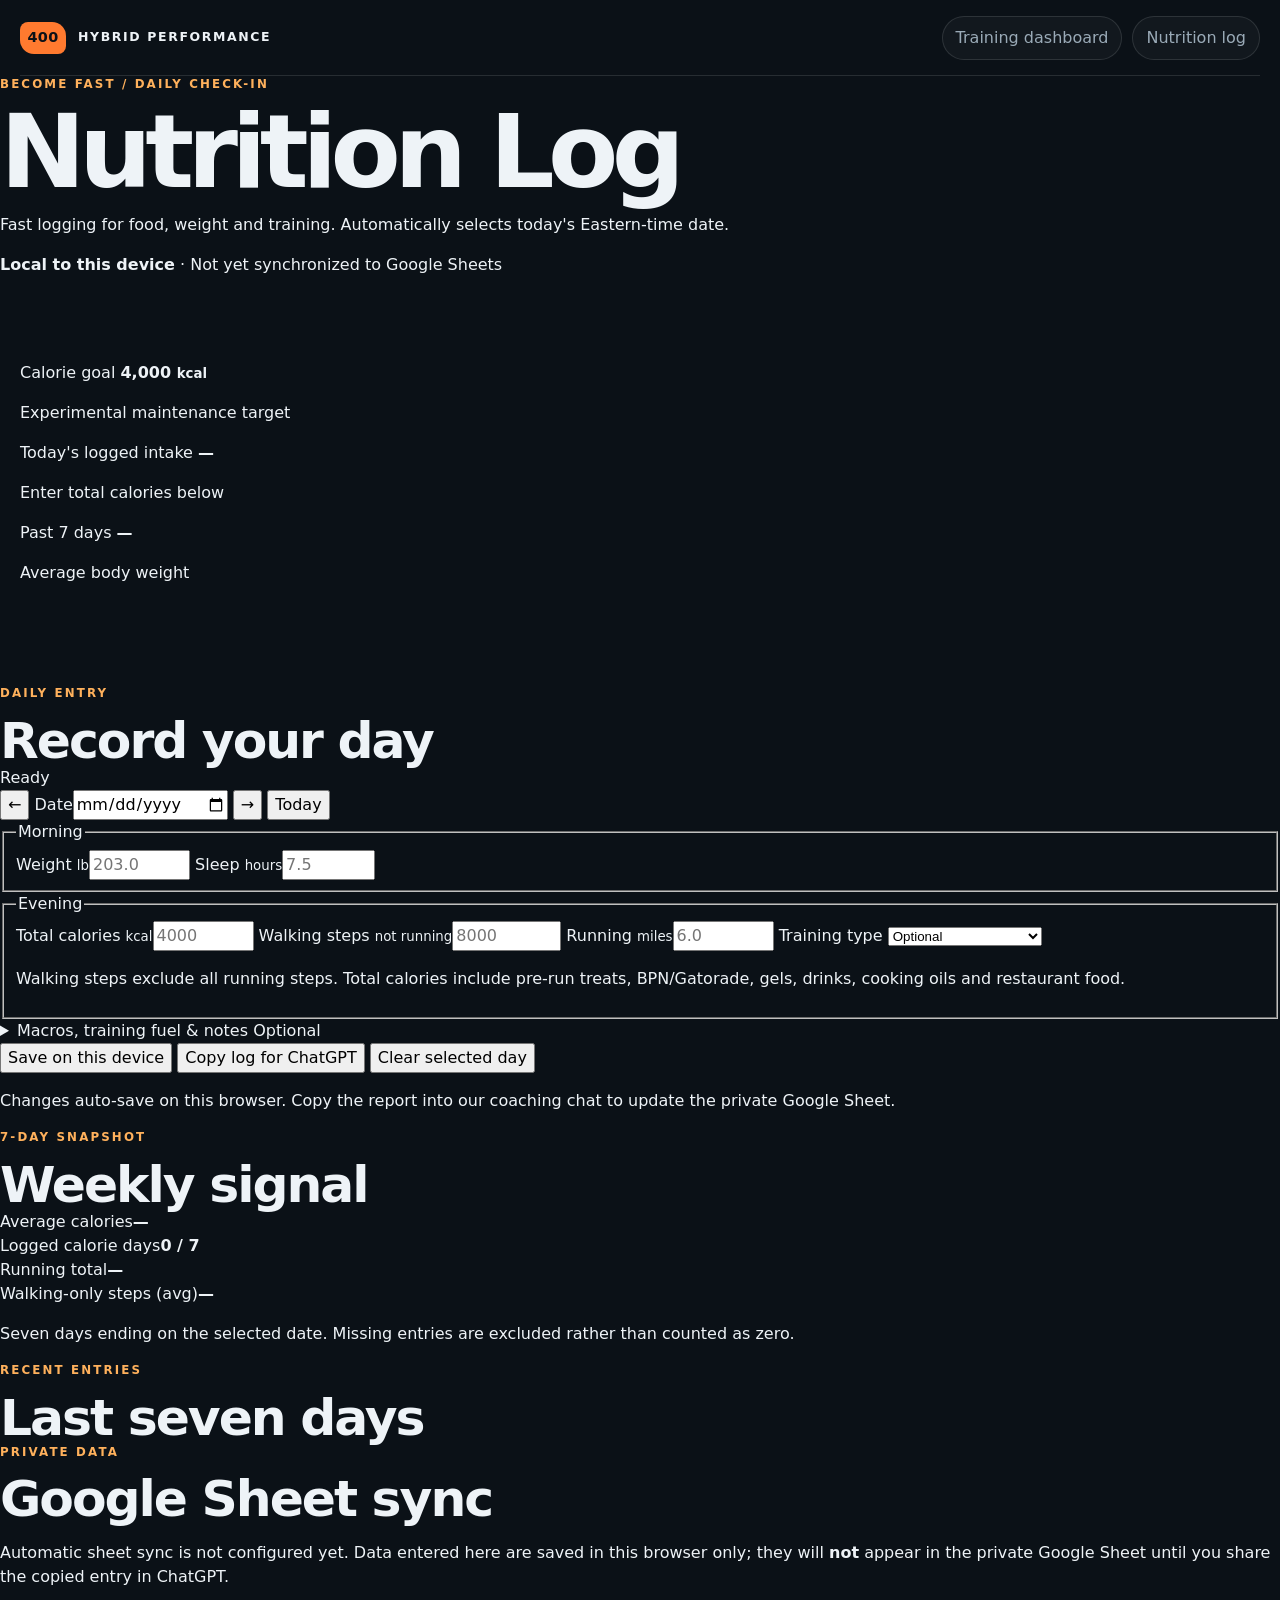
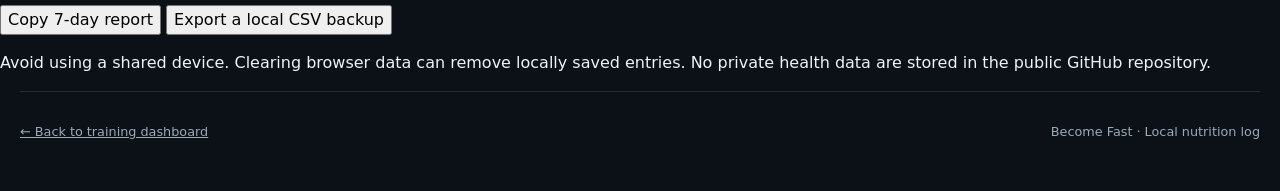
==== nutrition.html @ 4d5ac2eb "Add mobile-first local nutrition logging: nutrition.html" ====
<!doctype html>
<html lang="en">
<head>
  <meta charset="utf-8">
  <meta name="viewport" content="width=device-width, initial-scale=1, viewport-fit=cover">
  <meta name="theme-color" content="#101820">
  <meta name="description" content="Mobile nutrition and training logger for the Become Fast project. Entries stay private on this device until shared.">
  <title>Nutrition Log | Hybrid Performance</title>
  <link rel="stylesheet" href="styles.css">
  <link rel="stylesheet" href="nutrition.css">
</head>
<body>
  <a class="skip-link" href="#nutritionForm">Skip to daily log</a>
  <header class="nutrition-hero">
    <nav class="topbar" aria-label="Primary">
      <a class="brand" href="index.html"><span class="brand-mark">400</span><span>HYBRID PERFORMANCE</span></a>
      <div class="top-actions">
        <a class="ghost-button" href="index.html">Training dashboard</a>
        <a class="ghost-button active-link" href="nutrition.html" aria-current="page">Nutrition log</a>
      </div>
    </nav>
    <div class="nutrition-hero-inner">
      <p class="eyebrow">BECOME FAST / DAILY CHECK-IN</p>
      <h1>Nutrition Log</h1>
      <p>Fast logging for food, weight and training. Automatically selects today's Eastern-time date.</p>
      <div class="nutrition-status"><span class="privacy-dot" aria-hidden="true"></span><strong>Local to this device</strong><span> · Not yet synchronized to Google Sheets</span></div>
    </div>
  </header>

  <main class="nutrition-main">
    <section class="nutrition-intro" aria-label="Daily progress">
      <article class="nutrition-stat">
        <span>Calorie goal</span>
        <strong>4,000 <small>kcal</small></strong>
        <p>Experimental maintenance target</p>
      </article>
      <article class="nutrition-stat">
        <span>Today's logged intake</span>
        <strong id="calorieStat">—</strong>
        <p id="calorieDetail">Enter total calories below</p>
      </article>
      <article class="nutrition-stat">
        <span>Past 7 days</span>
        <strong id="weightStat">—</strong>
        <p id="weightDetail">Average body weight</p>
      </article>
    </section>

    <div class="nutrition-layout">
      <section class="nutrition-panel" aria-labelledby="logHeading">
        <div class="panel-head">
          <div><p class="eyebrow">DAILY ENTRY</p><h2 id="logHeading">Record your day</h2></div>
          <span id="saveState" class="save-state" aria-live="polite">Ready</span>
        </div>
        <form id="nutritionForm" autocomplete="on">
          <div class="nutrition-date-controls">
            <button type="button" class="secondary-control" id="previousDay" aria-label="Previous date">←</button>
            <label class="nutrition-field date-field"><span>Date</span><input type="date" id="entryDate" aria-label="Log date" required></label>
            <button type="button" class="secondary-control" id="nextDay" aria-label="Next date">→</button>
            <button type="button" class="secondary-control today-control" id="jumpToday">Today</button>
          </div>

          <fieldset>
            <legend>Morning</legend>
            <div class="nutrition-fields two">
              <label class="nutrition-field"><span>Weight <small>lb</small></span><input name="weight" type="number" min="80" max="450" step="0.1" inputmode="decimal" placeholder="203.0"></label>
              <label class="nutrition-field"><span>Sleep <small>hours</small></span><input name="sleep" type="number" min="0" max="24" step="0.1" inputmode="decimal" placeholder="7.5"></label>
            </div>
          </fieldset>

          <fieldset>
            <legend>Evening</legend>
            <div class="nutrition-fields two">
              <label class="nutrition-field"><span>Total calories <small>kcal</small></span><input name="calories" type="number" min="0" max="12000" step="1" inputmode="numeric" placeholder="4000"></label>
              <label class="nutrition-field"><span>Walking steps <small>not running</small></span><input name="steps" type="number" min="0" max="100000" step="1" inputmode="numeric" placeholder="8000"></label>
              <label class="nutrition-field"><span>Running <small>miles</small></span><input name="miles" type="number" min="0" max="100" step="0.1" inputmode="decimal" placeholder="6.0"></label>
              <label class="nutrition-field"><span>Training type</span>
                <select name="training"><option value="">Optional</option><option>Easy run</option><option>Long run</option><option>Threshold + strength</option><option>Sprint / speed</option><option>Run + upper body</option><option>Bike / row / cross-train</option><option>Recovery</option><option>Rest</option><option>Other</option></select>
              </label>
            </div>
            <p class="help">Walking steps exclude all running steps. Total calories include pre-run treats, BPN/Gatorade, gels, drinks, cooking oils and restaurant food.</p>
          </fieldset>

          <details class="nutrition-optional">
            <summary>Macros, training fuel &amp; notes <span>Optional</span></summary>
            <div class="nutrition-fields two optional-fields">
              <label class="nutrition-field"><span>Protein <small>g</small></span><input name="protein" type="number" min="0" max="500" step="1" inputmode="numeric"></label>
              <label class="nutrition-field"><span>Carbs <small>g</small></span><input name="carbs" type="number" min="0" max="1200" step="1" inputmode="numeric"></label>
              <label class="nutrition-field"><span>Fat <small>g</small></span><input name="fat" type="number" min="0" max="500" step="1" inputmode="numeric"></label>
              <label class="nutrition-field"><span>Fiber <small>g</small></span><input name="fiber" type="number" min="0" max="120" step="1" inputmode="numeric"></label>
              <label class="nutrition-field"><span>Intra-workout carbs <small>g</small></span><input name="intra" type="number" min="0" max="400" step="1" inputmode="numeric"></label>
              <label class="nutrition-field"><span>Lifting <small>min</small></span><input name="lift" type="number" min="0" max="480" step="1" inputmode="numeric"></label>
              <label class="nutrition-field"><span>Bike/row <small>min</small></span><input name="bike" type="number" min="0" max="480" step="1" inputmode="numeric"></label>
              <label class="nutrition-field"><span>Readiness <small>1–5</small></span><input name="readiness" type="number" min="1" max="5" step="1" inputmode="numeric"></label>
              <label class="nutrition-field"><span>Restaurant meal</span><select name="restaurant"><option value="">Not recorded</option><option value="Yes">Yes</option><option value="No">No</option></select></label>
              <label class="nutrition-field wide"><span>Notes / changes</span><textarea name="notes" rows="3" placeholder="Fueling changes, hunger, recovery, restaurant estimate…"></textarea></label>
            </div>
          </details>

          <div class="nutrition-actions">
            <button type="button" class="nutrition-primary" id="saveEntry">Save on this device</button>
            <button type="button" class="nutrition-copy" id="copyEntry">Copy log for ChatGPT</button>
            <button type="button" class="nutrition-clear" id="clearEntry">Clear selected day</button>
          </div>
          <p class="help bottom-help" id="copyStatus" aria-live="polite">Changes auto-save on this browser. Copy the report into our coaching chat to update the private Google Sheet.</p>
        </form>
      </section>

      <aside class="nutrition-side">
        <section class="nutrition-panel small-panel">
          <p class="eyebrow">7-DAY SNAPSHOT</p>
          <h2>Weekly signal</h2>
          <div class="snapshot-row"><span>Average calories</span><strong id="avgCalories">—</strong></div>
          <div class="snapshot-row"><span>Logged calorie days</span><strong id="calorieDays">0 / 7</strong></div>
          <div class="snapshot-row"><span>Running total</span><strong id="totalMiles">—</strong></div>
          <div class="snapshot-row"><span>Walking-only steps (avg)</span><strong id="avgSteps">—</strong></div>
          <p class="help">Seven days ending on the selected date. Missing entries are excluded rather than counted as zero.</p>
        </section>
        <section class="nutrition-panel small-panel">
          <p class="eyebrow">RECENT ENTRIES</p>
          <h2>Last seven days</h2>
          <div id="recentDays" class="recent-days"></div>
        </section>
        <section class="nutrition-panel small-panel sync-panel">
          <p class="eyebrow">PRIVATE DATA</p>
          <h2>Google Sheet sync</h2>
          <p>Automatic sheet sync is not configured yet. Data entered here are saved in this browser only; they will <strong>not</strong> appear in the private Google Sheet until you share the copied entry in ChatGPT.</p>
          <button type="button" id="copyAll" class="nutrition-copy wide-button">Copy 7-day report</button>
          <button type="button" id="exportCsv" class="secondary-control wide-button">Export a local CSV backup</button>
          <p class="help">Avoid using a shared device. Clearing browser data can remove locally saved entries. No private health data are stored in the public GitHub repository.</p>
        </section>
      </aside>
    </div>
  </main>
  <footer class="nutrition-footer"><a href="index.html">← Back to training dashboard</a><span>Become Fast · Local nutrition log</span></footer>
  <script src="nutrition.js" defer></script>
</body>
</html>
---- styles.css ----
:root {
  --ink: #eef3f7;
  --muted: #9aaab7;
  --surface: #101820;
  --surface-2: #17232d;
  --surface-3: #21303b;
  --line: rgba(238, 243, 247, 0.12);
  --accent: #ff7a2f;
  --accent-2: #ffb15c;
  --green: #8be8b0;
  --danger: #ff8e8e;
  --shadow: 0 22px 60px rgba(0, 0, 0, 0.28);
  --radius: 18px;
  --max: 1240px;
}

* { box-sizing: border-box; }
html { scroll-behavior: smooth; }
body {
  margin: 0;
  color: var(--ink);
  background: #0b1117;
  font-family: Inter, ui-sans-serif, system-ui, -apple-system, BlinkMacSystemFont, "Segoe UI", sans-serif;
  line-height: 1.5;
}
button, input { font: inherit; }
button, a { -webkit-tap-highlight-color: transparent; }
a { color: inherit; }

.skip-link {
  position: fixed;
  top: 12px;
  left: 12px;
  z-index: 100;
  transform: translateY(-160%);
  padding: 10px 14px;
  border-radius: 10px;
  background: var(--ink);
  color: #0b1117;
}
.skip-link:focus { transform: translateY(0); }

.hero {
  position: relative;
  overflow: hidden;
  border-bottom: 1px solid var(--line);
  background:
    radial-gradient(circle at 84% 15%, rgba(255, 122, 47, 0.18), transparent 34%),
    linear-gradient(150deg, #111c25 0%, #0b1117 62%);
}
.hero::after {
  content: "";
  position: absolute;
  inset: auto -8% -200px 42%;
  height: 360px;
  border: 34px solid rgba(255, 122, 47, 0.08);
  border-radius: 50%;
  transform: rotate(-10deg);
  pointer-events: none;
}
.topbar,
.hero-grid,
main > section,
footer {
  width: min(calc(100% - 36px), var(--max));
  margin-inline: auto;
}
.topbar {
  min-height: 76px;
  display: flex;
  align-items: center;
  justify-content: space-between;
  border-bottom: 1px solid var(--line);
}
.brand {
  display: inline-flex;
  gap: 12px;
  align-items: center;
  text-decoration: none;
  font-size: 0.78rem;
  font-weight: 800;
  letter-spacing: 0.13em;
}
.brand-mark {
  display: grid;
  place-items: center;
  width: 46px;
  height: 32px;
  border-radius: 8px 14px 8px 14px;
  color: #0b1117;
  background: var(--accent);
  font-size: 0.9rem;
  letter-spacing: 0.02em;
}
.top-actions { display: flex; gap: 10px; }
.ghost-button,
.text-button {
  border: 0;
  cursor: pointer;
  text-decoration: none;
}
.ghost-button {
  padding: 9px 13px;
  border: 1px solid var(--line);
  border-radius: 999px;
  color: var(--muted);
  background: rgba(255,255,255,0.03);
}
.ghost-button:hover,
.ghost-button:focus-visible { color: var(--ink); border-color: rgba(255,255,255,0.3); }

.hero-grid {
  position: relative;
  z-index: 1;
  display: grid;
  grid-template-columns: minmax(0, 1.35fr) minmax(300px, 0.65fr);
  gap: clamp(32px, 6vw, 90px);
  align-items: center;
  padding: 72px 0 82px;
}
.eyebrow {
  margin: 0 0 12px;
  color: var(--accent-2);
  font-size: 0.74rem;
  font-weight: 850;
  letter-spacing: 0.18em;
}
h1, h2, h3, p { text-wrap: pretty; }
h1 {
  max-width: 780px;
  margin: 0;
  font-size: clamp(3.1rem, 8vw, 7.2rem);
  line-height: 0.89;
  letter-spacing: -0.065em;
}
h2 {
  margin: 0;
  font-size: clamp(1.9rem, 4vw, 3.15rem);
  line-height: 1.02;
  letter-spacing: -0.04em;
}
h3 { margin: 0; line-height: 1.16; }
.hero-copy {
  max-width: 760px;
  margin: 28px 0 0;
  color: #bdc8d1;
  font-size: clamp(1.05rem, 2vw, 1.25rem);
}
.hero-tags {
  display: flex;
  flex-wrap: wrap;
  gap: 8px;
  margin-top: 30px;
}
.hero-tags span,
.card-tag,
.intensity-tag {
  display: inline-flex;
  align-items: center;
  min-height: 28px;
  padding: 4px 10px;
  border-radius: 999px;
  font-size: 0.72rem;
  font-weight: 750;
  letter-spacing: 0.03em;
}
.hero-tags span {
  color: var(--muted);
  border: 1px solid var(--line);
  background: rgba(255,255,255,0.035);
}
.session-card {
  padding: 26px;
  border: 1px solid var(--line);
  border-radius: var(--radius);
  background: rgba(23, 35, 45, 0.86);
  box-shadow: var(--shadow);
  backdrop-filter: blur(10px);
}
.session-kicker { color: var(--green); font-size: 0.78rem; font-weight: 800; text-transform: uppercase; letter-spacing: 0.14em; }
.session-card h2 { margin-top: 8px; font-size: 2rem; }
.session-card > p { margin: 8px 0 22px; color: var(--muted); }
.session-card dl { margin: 0 0 24px; }
.session-card dl div {
  display: flex;
  justify-content: space-between;
  gap: 20px;
  padding: 9px 0;
  border-bottom: 1px solid var(--line);
}
.session-card dt { color: var(--muted); }
.session-card dd { margin: 0; font-weight: 700; text-align: right; }
.primary-button {
  display: inline-flex;
  justify-content: center;
  width: 100%;
  padding: 12px 16px;
  border-radius: 12px;
  background: var(--accent);
  color: #111820;
  font-weight: 850;
  text-decoration: none;
}
.primary-button:hover,
.primary-button:focus-visible { background: var(--accent-2); }

main > section { padding: 84px 0; }
.section-heading {
  display: flex;
  justify-content: space-between;
  align-items: end;
  gap: 30px;
  margin-bottom: 28px;
}
.progress-label, .muted { color: var(--muted); }
.progress-track {
  height: 8px;
  overflow: hidden;
  margin-bottom: 28px;
  border-radius: 999px;
  background: var(--surface-2);
}
.progress-track div {
  width: 0;
  height: 100%;
  border-radius: inherit;
  background: linear-gradient(90deg, var(--accent), var(--accent-2));
  transition: width 180ms ease;
}
.timeline {
  display: grid;
  grid-template-columns: repeat(3, minmax(0, 1fr));
  gap: 14px;
}
.timeline-group {
  overflow: hidden;
  border: 1px solid var(--line);
  border-radius: 16px;
  background: var(--surface);
}
.timeline-group h3 {
  display: flex;
  align-items: center;
  justify-content: space-between;
  min-height: 58px;
  padding: 14px 16px;
  border-bottom: 1px solid var(--line);
  font-size: 1rem;
}
.timeline-group h3 span { color: var(--muted); font-size: 0.72rem; font-weight: 600; }
.check-item {
  position: relative;
  display: grid;
  grid-template-columns: 24px 1fr;
  gap: 10px;
  padding: 13px 16px;
  border-bottom: 1px solid rgba(255,255,255,0.06);
  cursor: pointer;
}
.check-item:last-child { border-bottom: 0; }
.check-item:hover { background: rgba(255,255,255,0.035); }
.check-item input {
  width: 18px;
  height: 18px;
  margin: 2px 0 0;
  accent-color: var(--accent);
}
.check-item strong { display: block; font-size: 0.91rem; }
.check-item small { display: block; margin-top: 2px; color: var(--muted); }
.check-item:has(input:checked) strong,
.check-item:has(input:checked) small { opacity: 0.5; text-decoration: line-through; }

.library-section { border-top: 1px solid var(--line); }
.library-heading-row { align-items: end; }
.library-heading-row .muted { max-width: 420px; margin: 0; text-align: right; }
.toolbox {
  position: sticky;
  top: 10px;
  z-index: 15;
  padding: 14px;
  border: 1px solid var(--line);
  border-radius: 18px;
  background: rgba(11, 17, 23, 0.88);
  box-shadow: 0 12px 32px rgba(0,0,0,0.22);
  backdrop-filter: blur(12px);
}
.search-wrap {
  display: flex;
  align-items: center;
  gap: 10px;
  min-height: 48px;
  padding: 0 14px;
  border: 1px solid var(--line);
  border-radius: 12px;
  background: var(--surface);
}
.search-wrap svg {
  width: 20px;
  fill: none;
  stroke: var(--muted);
  stroke-width: 2;
  stroke-linecap: round;
}
.search-wrap input {
  width: 100%;
  border: 0;
  outline: 0;
  color: var(--ink);
  background: transparent;
}
.search-wrap input::placeholder { color: #6f7e89; }
.filter-row {
  display: flex;
  gap: 8px;
  overflow-x: auto;
  padding-top: 12px;
  scrollbar-width: thin;
}
.filter-button {
  flex: 0 0 auto;
  padding: 8px 12px;
  border: 1px solid var(--line);
  border-radius: 999px;
  color: var(--muted);
  background: transparent;
  cursor: pointer;
}
.filter-button[aria-pressed="true"] {
  color: #101820;
  border-color: var(--accent);
  background: var(--accent);
  font-weight: 800;
}
.results-row {
  display: flex;
  justify-content: space-between;
  align-items: center;
  gap: 20px;
  min-height: 56px;
}
.results-row p { color: var(--muted); }
.text-button { padding: 0; color: var(--accent-2); background: transparent; }
.text-button:hover,
.text-button:focus-visible { text-decoration: underline; }
.exercise-grid {
  display: grid;
  grid-template-columns: repeat(3, minmax(0, 1fr));
  gap: 14px;
}
.exercise-card {
  position: relative;
  display: flex;
  flex-direction: column;
  min-height: 290px;
  padding: 20px;
  border: 1px solid var(--line);
  border-radius: 16px;
  background: linear-gradient(155deg, var(--surface-2), var(--surface));
  cursor: pointer;
  transition: transform 150ms ease, border-color 150ms ease, background 150ms ease;
}
.exercise-card:hover,
.exercise-card:focus-visible {
  outline: 0;
  transform: translateY(-3px);
  border-color: rgba(255, 177, 92, 0.5);
  background: linear-gradient(155deg, #1c2b36, #111b23);
}
.card-top {
  display: flex;
  justify-content: space-between;
  align-items: flex-start;
  gap: 10px;
}
.card-tags { display: flex; flex-wrap: wrap; gap: 6px; }
.card-tag { color: var(--accent-2); background: rgba(255,122,47,0.10); }
.intensity-tag { color: var(--green); background: rgba(139,232,176,0.09); }
.favorite-button {
  width: 34px;
  height: 34px;
  flex: 0 0 auto;
  border: 1px solid var(--line);
  border-radius: 50%;
  color: var(--muted);
  background: rgba(255,255,255,0.025);
  cursor: pointer;
  font-size: 1.2rem;
}
.favorite-button[aria-pressed="true"] { color: var(--accent-2); border-color: rgba(255,177,92,0.5); }
.exercise-card h3 { margin-top: 18px; font-size: 1.35rem; letter-spacing: -0.02em; }
.card-purpose { margin: 10px 0 16px; color: var(--muted); font-size: 0.92rem; }
.card-dose {
  margin-top: auto;
  padding-top: 16px;
  border-top: 1px solid var(--line);
  color: #d4dde4;
  font-size: 0.84rem;
}
.card-dose strong { color: var(--ink); }
.card-open { margin-top: 12px; color: var(--accent-2); font-size: 0.82rem; font-weight: 800; }
.empty-state { padding: 70px 20px; text-align: center; border: 1px dashed var(--line); border-radius: 16px; }
.empty-state p { color: var(--muted); }

.safety-section {
  display: grid;
  grid-template-columns: minmax(220px, 0.65fr) minmax(0, 1.35fr);
  gap: 60px;
  border-top: 1px solid var(--line);
}
.safety-grid { display: grid; gap: 10px; }
.safety-grid article {
  display: grid;
  grid-template-columns: 54px 180px 1fr;
  gap: 16px;
  align-items: start;
  padding: 20px 0;
  border-bottom: 1px solid var(--line);
}
.rule-number { color: var(--accent); font-weight: 850; }
.safety-grid p { margin: 0; color: var(--muted); }

footer {
  display: flex;
  justify-content: space-between;
  gap: 40px;
  padding: 30px 0 50px;
  border-top: 1px solid var(--line);
  color: var(--muted);
  font-size: 0.8rem;
}
footer p { max-width: 560px; }

#exerciseDialog {
  width: min(calc(100% - 28px), 760px);
  max-height: min(88vh, 900px);
  overflow: auto;
  padding: 0;
  border: 1px solid rgba(255,255,255,0.16);
  border-radius: 20px;
  color: var(--ink);
  background: #111a22;
  box-shadow: var(--shadow);
}
#exerciseDialog::backdrop { background: rgba(2, 7, 11, 0.78); backdrop-filter: blur(5px); }
.dialog-close {
  position: sticky;
  top: 14px;
  z-index: 3;
  float: right;
  width: 40px;
  height: 40px;
  margin: 14px 14px -54px 0;
  border: 1px solid var(--line);
  border-radius: 50%;
  color: var(--ink);
  background: #17232d;
  cursor: pointer;
  font-size: 1.45rem;
}
.dialog-inner { padding: 30px; }
.dialog-inner .eyebrow { margin-right: 54px; }
.dialog-inner h2 { margin-right: 54px; }
.dialog-purpose { margin: 14px 0 24px; color: #bdc8d1; font-size: 1.05rem; }
.dialog-meta {
  display: grid;
  grid-template-columns: repeat(2, minmax(0, 1fr));
  gap: 8px;
  margin-bottom: 26px;
}
.dialog-meta div { padding: 12px; border: 1px solid var(--line); border-radius: 12px; background: var(--surface); }
.dialog-meta span { display: block; color: var(--muted); font-size: 0.72rem; text-transform: uppercase; letter-spacing: 0.08em; }
.dialog-meta strong { display: block; margin-top: 3px; }
.dialog-section { margin-top: 24px; }
.dialog-section h3 { margin-bottom: 10px; color: var(--accent-2); font-size: 0.92rem; text-transform: uppercase; letter-spacing: 0.08em; }
.dialog-section ol { margin: 0; padding-left: 22px; }
.dialog-section li + li { margin-top: 8px; }
.cue-boxes { display: grid; grid-template-columns: 1fr 1fr; gap: 10px; }
.cue-box { padding: 14px; border-radius: 12px; background: rgba(139,232,176,0.08); }
.cue-box.error { background: rgba(255,142,142,0.08); }
.cue-box span { display: block; margin-bottom: 4px; color: var(--muted); font-size: 0.72rem; text-transform: uppercase; letter-spacing: 0.08em; }
.video-button {
  display: inline-flex;
  align-items: center;
  justify-content: center;
  width: 100%;
  margin-top: 24px;
  padding: 13px 16px;
  border-radius: 12px;
  color: #101820;
  background: var(--accent);
  font-weight: 850;
  text-decoration: none;
}
.video-button:hover,
.video-button:focus-visible { background: var(--accent-2); }
.video-note { margin: 8px 0 0; color: var(--muted); font-size: 0.76rem; text-align: center; }
.sr-only { position: absolute; width: 1px; height: 1px; padding: 0; margin: -1px; overflow: hidden; clip: rect(0,0,0,0); white-space: nowrap; border: 0; }

@media (max-width: 980px) {
  .hero-grid { grid-template-columns: 1fr; }
  .session-card { max-width: 620px; }
  .timeline, .exercise-grid { grid-template-columns: repeat(2, minmax(0, 1fr)); }
  .safety-section { grid-template-columns: 1fr; gap: 28px; }
}

@media (max-width: 680px) {
  .topbar, .hero-grid, main > section, footer { width: min(calc(100% - 24px), var(--max)); }
  .topbar { min-height: 66px; }
  .brand span:last-child { display: none; }
  .top-actions .ghost-button:first-child { display: none; }
  .hero-grid { padding: 54px 0 58px; }
  h1 { font-size: clamp(3.4rem, 18vw, 5.3rem); }
  main > section { padding: 62px 0; }
  .section-heading, .results-row, footer { align-items: flex-start; flex-direction: column; }
  .library-heading-row .muted { text-align: left; }
  .timeline, .exercise-grid { grid-template-columns: 1fr; }
  .exercise-card { min-height: 250px; }
  .safety-grid article { grid-template-columns: 42px 1fr; }
  .safety-grid article p { grid-column: 2; }
  .dialog-inner { padding: 24px 18px; }
  .dialog-meta, .cue-boxes { grid-template-columns: 1fr; }
}

@media print {
  .top-actions, .toolbox, .results-row, .favorite-button, .card-open, .video-button, .dialog-close { display: none !important; }
  body { color: #111; background: #fff; }
  .hero, .session-card, .timeline-group, .exercise-card, .safety-section { color: #111; background: #fff; box-shadow: none; }
  .hero-copy, .muted, .card-purpose, .progress-label, .check-item small, .safety-grid p { color: #444; }
  .exercise-grid { grid-template-columns: repeat(2, 1fr); }
}
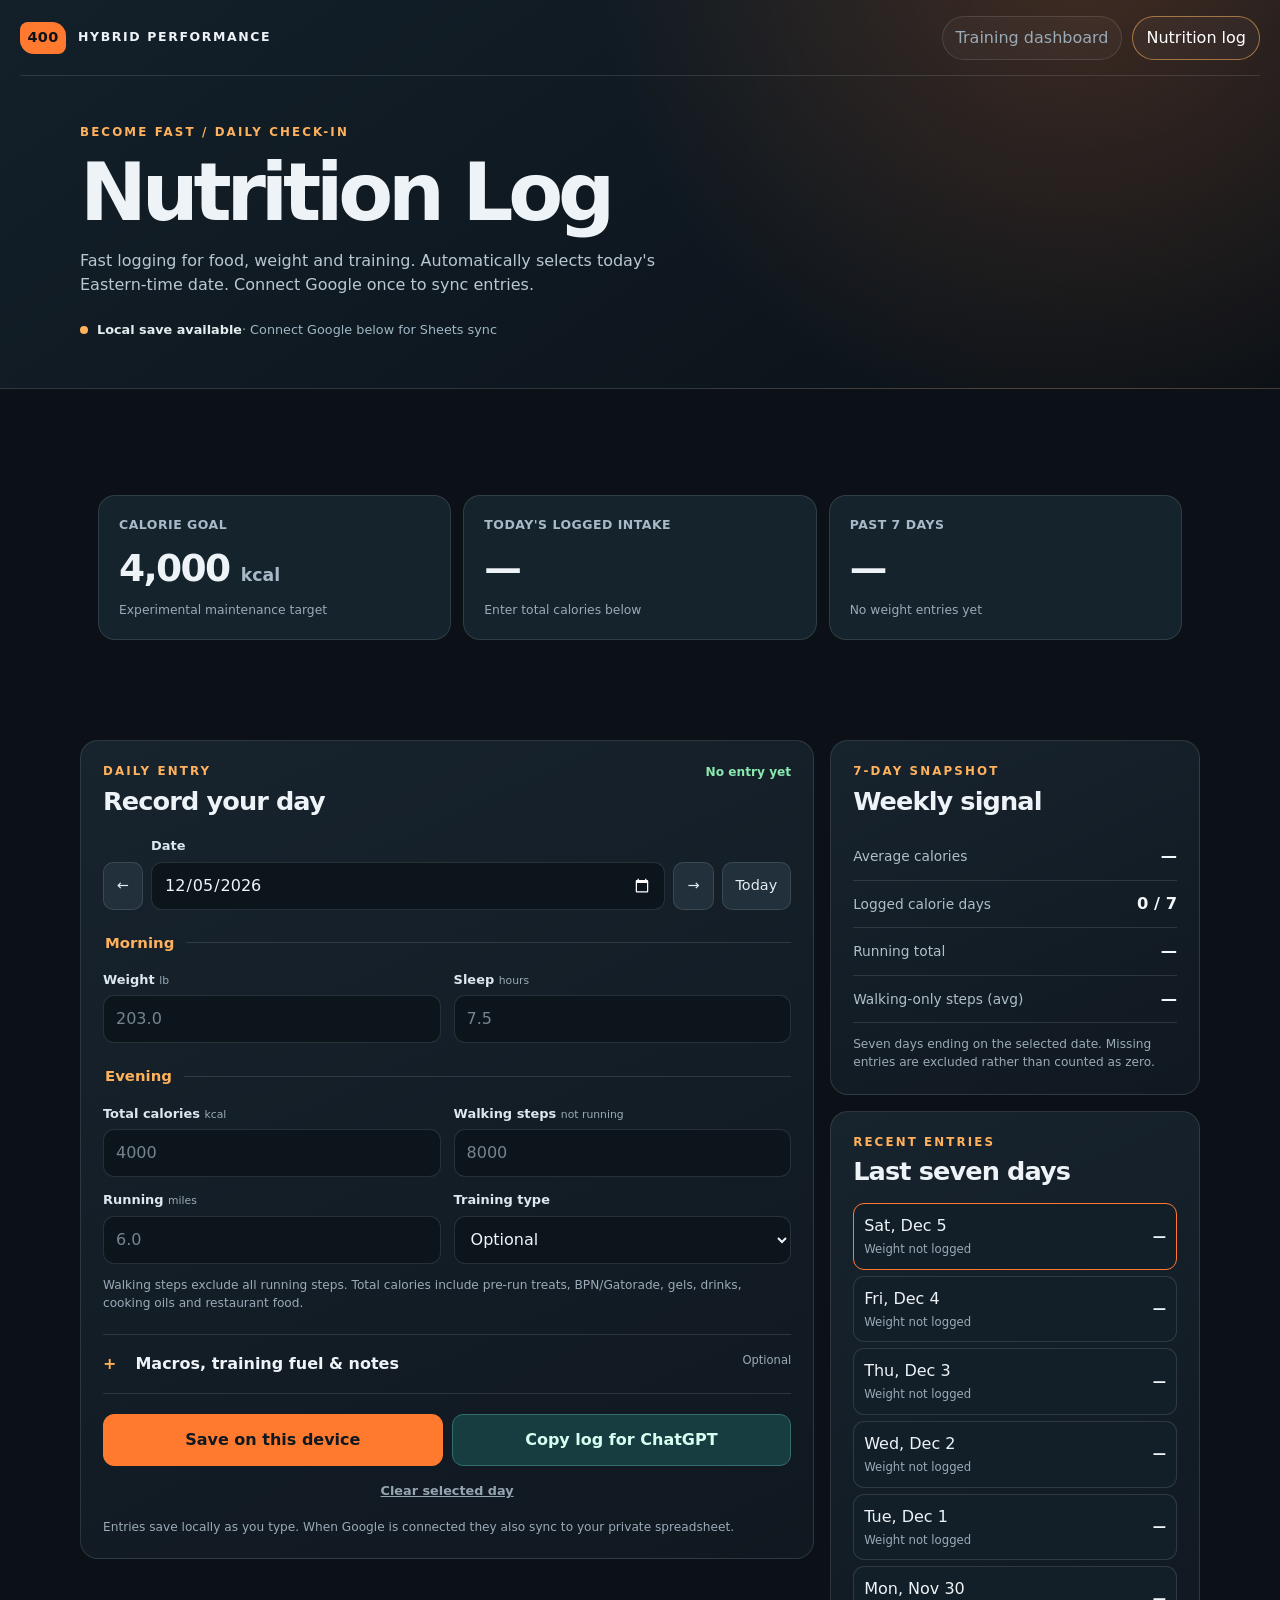
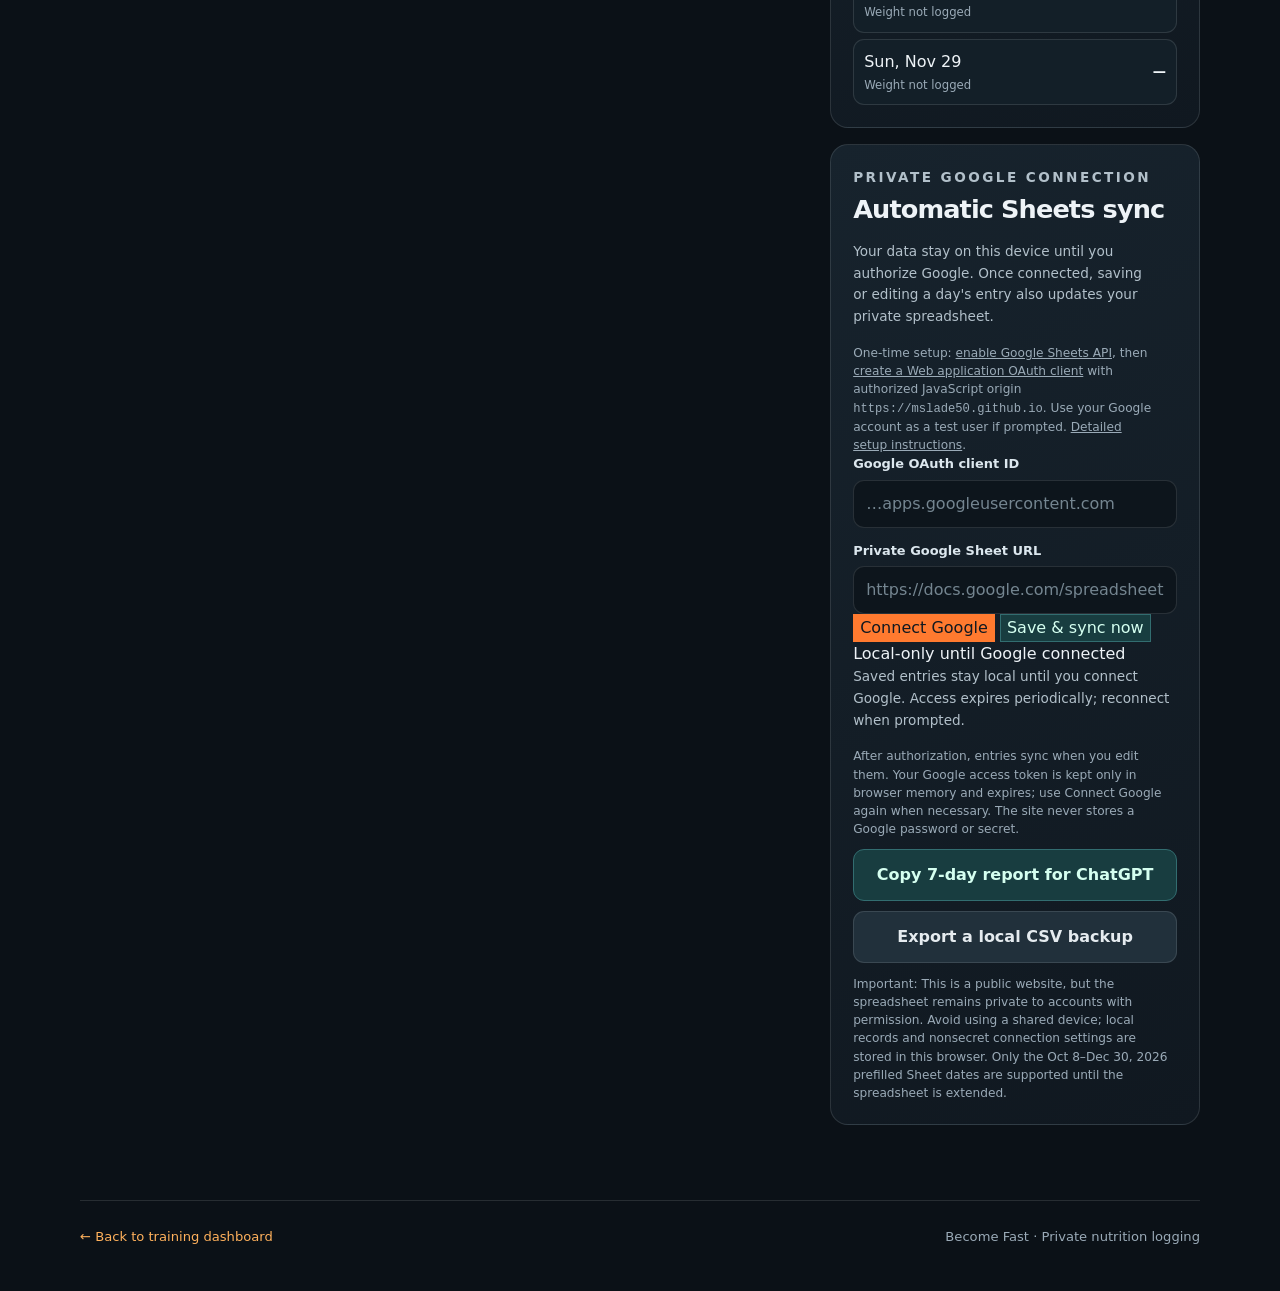
==== commit c854e94b: "Wire secure Google OAuth save/sync controls: nutrition.html" ====
--- a/nutrition.html
+++ b/nutrition.html
@@ -22,8 +22,8 @@
     <div class="nutrition-hero-inner">
       <p class="eyebrow">BECOME FAST / DAILY CHECK-IN</p>
       <h1>Nutrition Log</h1>
-      <p>Fast logging for food, weight and training. Automatically selects today's Eastern-time date.</p>
-      <div class="nutrition-status"><span class="privacy-dot" aria-hidden="true"></span><strong>Local to this device</strong><span> · Not yet synchronized to Google Sheets</span></div>
+      <p>Fast logging for food, weight and training. Automatically selects today's Eastern-time date. Connect Google once to sync entries.</p>
+      <div class="nutrition-status"><span class="privacy-dot" aria-hidden="true"></span><strong>Local save available</strong><span> · Connect Google below for Sheets sync</span></div>
     </div>
   </header>
 
@@ -102,7 +102,7 @@
             <button type="button" class="nutrition-copy" id="copyEntry">Copy log for ChatGPT</button>
             <button type="button" class="nutrition-clear" id="clearEntry">Clear selected day</button>
           </div>
-          <p class="help bottom-help" id="copyStatus" aria-live="polite">Changes auto-save on this browser. Copy the report into our coaching chat to update the private Google Sheet.</p>
+          <p class="help bottom-help" id="copyStatus" aria-live="polite">Entries save locally as you type. When Google is connected they also sync to your private spreadsheet.</p>
         </form>
       </section>
 
@@ -122,17 +122,33 @@
           <div id="recentDays" class="recent-days"></div>
         </section>
         <section class="nutrition-panel small-panel sync-panel">
-          <p class="eyebrow">PRIVATE DATA</p>
-          <h2>Google Sheet sync</h2>
-          <p>Automatic sheet sync is not configured yet. Data entered here are saved in this browser only; they will <strong>not</strong> appear in the private Google Sheet until you share the copied entry in ChatGPT.</p>
-          <button type="button" id="copyAll" class="nutrition-copy wide-button">Copy 7-day report</button>
-          <button type="button" id="exportCsv" class="secondary-control wide-button">Export a local CSV backup</button>
-          <p class="help">Avoid using a shared device. Clearing browser data can remove locally saved entries. No private health data are stored in the public GitHub repository.</p>
+          <p class="eyebrow">PRIVATE GOOGLE CONNECTION</p>
+          <h2>Automatic Sheets sync</h2>
+          <p>Your data stay on this device until you authorize Google. Once connected, saving or editing a day's entry also updates your private spreadsheet.</p>
+          <p class="help">One-time setup: <a href="https://console.cloud.google.com/apis/library/sheets.googleapis.com" target="_blank" rel="noopener noreferrer">enable Google Sheets API</a>, then <a href="https://console.cloud.google.com/auth/clients" target="_blank" rel="noopener noreferrer">create a Web application OAuth client</a> with authorized JavaScript origin <code>https://mslade50.github.io</code>. Use your Google account as a test user if prompted. <a href="NUTRITION-LOGGER.md" target="_blank" rel="noopener noreferrer">Detailed setup instructions</a>.</p>
+          <div class="nutrition-fields oauth-fields">
+            <label class="nutrition-field"><span>Google OAuth client ID</span><input id="googleClientId" type="text" autocapitalize="off" spellcheck="false" placeholder="…apps.googleusercontent.com"></label>
+            <label class="nutrition-field"><span>Private Google Sheet URL</span><input id="googleSheetId" type="text" autocapitalize="off" spellcheck="false" placeholder="https://docs.google.com/spreadsheets/d/…"></label>
+          </div>
+          <div class="nutrition-sync-controls">
+            <button type="button" class="nutrition-primary" id="connectGoogle">Connect Google</button>
+            <button type="button" class="nutrition-copy" id="syncGoogleNow" disabled>Save &amp; sync now</button>
+          </div>
+          <span class="cloud-status-label" id="googleConnectionLabel">Local-only until Google connected</span>
+          <p id="cloudSyncStatus" class="cloud-status" aria-live="polite">Not connected to Google Sheets.</p>
+          <p class="help">After authorization, entries sync when you edit them. Your Google access token is kept only in browser memory and expires; use Connect Google again when necessary. The site never stores a Google password or secret.</p>
+          <div class="sync-fallback">
+            <button type="button" id="copyAll" class="nutrition-copy wide-button">Copy 7-day report for ChatGPT</button>
+            <button type="button" id="exportCsv" class="secondary-control wide-button">Export a local CSV backup</button>
+          </div>
+          <p class="help">Important: This is a public website, but the spreadsheet remains private to accounts with permission. Avoid using a shared device; local records and nonsecret connection settings are stored in this browser. Only the Oct 8–Dec 30, 2026 prefilled Sheet dates are supported until the spreadsheet is extended.</p>
         </section>
       </aside>
     </div>
   </main>
-  <footer class="nutrition-footer"><a href="index.html">← Back to training dashboard</a><span>Become Fast · Local nutrition log</span></footer>
+  <footer class="nutrition-footer"><a href="index.html">← Back to training dashboard</a><span>Become Fast · Private nutrition logging</span></footer>
+  <script src="https://accounts.google.com/gsi/client" async defer></script>
   <script src="nutrition.js" defer></script>
+  <script src="nutrition-sync.js" defer></script>
 </body>
 </html>
--- a/nutrition.css
+++ b/nutrition.css
@@ -0,0 +1,73 @@
+.nutrition-hero{background:radial-gradient(circle at 85% -15%,rgba(255,122,47,.21),transparent 42%),linear-gradient(145deg,#13202a,#0b1117);border-bottom:1px solid var(--line)}
+.nutrition-hero-inner,.nutrition-main,.nutrition-footer{width:min(calc(100% - 32px),1120px);margin-inline:auto}
+.nutrition-hero-inner{padding:48px 0 47px}
+.nutrition-hero h1{font-size:clamp(3rem,8vw,5rem);line-height:.98}
+.nutrition-hero-inner>p:not(.eyebrow){color:#b9c7d2;max-width:600px;margin:17px 0}
+.nutrition-status{display:inline-flex;flex-wrap:wrap;align-items:center;font-size:.8rem;color:#9fb8c6;margin-top:6px}
+.nutrition-status strong{color:#e3edee}
+.privacy-dot{height:8px;width:8px;border-radius:50%;background:#ffb15c;margin-right:9px}
+.active-link{border-color:rgba(255,177,92,.55)!important;color:#fff!important}
+.nutrition-main{padding:22px 0 75px}
+.nutrition-intro{display:grid;grid-template-columns:repeat(3,minmax(0,1fr));gap:12px;margin-bottom:16px}
+.nutrition-stat{padding:20px;border:1px solid var(--line);border-radius:17px;background:#15232d;min-width:0}
+.nutrition-stat>span{display:block;color:#a8b9c8;font-size:.78rem;letter-spacing:.04em;font-weight:700;text-transform:uppercase}
+.nutrition-stat>strong{display:block;font-size:clamp(1.75rem,3vw,2.35rem);letter-spacing:-.045em;margin:6px 0 4px;font-variant-numeric:tabular-nums;white-space:nowrap}
+.nutrition-stat small{font-size:.46em;letter-spacing:0;color:#a8b9c8}
+.nutrition-stat>p{color:var(--muted);font-size:.77rem;margin:0}
+.nutrition-layout{display:grid;grid-template-columns:minmax(0,1.33fr) minmax(300px,.67fr);gap:16px;align-items:start}
+.nutrition-panel{border:1px solid var(--line);background:linear-gradient(155deg,var(--surface-2),var(--surface));border-radius:18px;padding:22px;min-width:0}
+.panel-head{display:flex;align-items:start;justify-content:space-between;gap:12px;margin-bottom:22px}
+.nutrition-panel h2{font-size:1.6rem;letter-spacing:-.035em}
+.nutrition-panel .eyebrow{margin-bottom:7px}
+.save-state{color:var(--green);font-size:.76rem;font-weight:700;text-align:right;max-width:125px}
+.nutrition-date-controls{display:flex;align-items:end;gap:8px;margin-bottom:22px}
+.nutrition-date-controls .date-field{flex:1;min-width:0}
+.nutrition-field{display:grid;gap:6px;min-width:0}
+.nutrition-field>span{color:#dce7ee;font-size:.81rem;font-weight:750}
+.nutrition-field small{font-weight:500;color:var(--muted)}
+.nutrition-field input,.nutrition-field select,.nutrition-field textarea{font:inherit;font-size:16px;width:100%;min-width:0;border:1px solid var(--line);color:#f0f4f7;background:#0d151c;border-radius:11px;outline:0}
+.nutrition-field input,.nutrition-field select{min-height:48px;padding:9px 12px}
+.nutrition-field textarea{padding:12px;resize:vertical}
+.nutrition-field input:focus,.nutrition-field select:focus,.nutrition-field textarea:focus{border-color:var(--accent);box-shadow:0 0 0 3px rgba(255,122,47,.15)}
+.nutrition-field input::placeholder,.nutrition-field textarea::placeholder{color:#748590}
+.nutrition-field input[type=date]{color-scheme:dark}
+.secondary-control{border:1px solid var(--line);border-radius:10px;min-height:48px;padding:10px 13px;background:#21303b;color:#e5ebef;font:inherit;font-size:.9rem;cursor:pointer}
+.secondary-control:active,.nutrition-primary:active,.nutrition-copy:active{transform:translateY(1px)}
+.nutrition-fields{display:grid;gap:13px}.nutrition-fields.two{grid-template-columns:repeat(2,minmax(0,1fr))}
+.nutrition-fields .wide{grid-column:1/-1}
+.nutrition-panel fieldset{margin:0 0 22px;border:0;border-top:1px solid var(--line);padding:16px 0 0}
+.nutrition-panel legend{color:var(--accent-2);font-size:.93rem;font-weight:800;padding-right:12px}
+.nutrition-panel .help{font-size:.76rem;color:var(--muted);line-height:1.5;margin:12px 0 0}
+.nutrition-optional{border-top:1px solid var(--line);padding:17px 0}
+.nutrition-optional summary{cursor:pointer;font-weight:800;list-style:none;display:flex;justify-content:space-between;gap:10px}
+.nutrition-optional summary::-webkit-details-marker{display:none}
+.nutrition-optional summary::before{content:"+";color:var(--accent-2);margin-right:9px}
+.nutrition-optional[open] summary::before{content:"−"}
+.nutrition-optional summary span{margin-left:auto;font-size:.72rem;font-weight:500;color:var(--muted)}
+.optional-fields{padding-top:18px}
+.nutrition-actions{display:grid;grid-template-columns:1fr 1fr;gap:9px;padding-top:20px;border-top:1px solid var(--line)}
+.nutrition-actions button,.wide-button{font:inherit;cursor:pointer;border-radius:11px;padding:13px 12px;font-weight:750}
+.nutrition-primary{background:var(--accent);color:#101820;border:1px solid var(--accent)}
+.nutrition-copy{background:#183d40;color:#d5fff0;border:1px solid #326d70}
+.nutrition-clear{grid-column:1/-1;border:0;background:transparent;color:#95a5b1;text-decoration:underline;font-size:.8rem!important;padding:6px!important}
+.nutrition-side{display:grid;gap:16px}
+.small-panel h2{margin-bottom:19px}
+.snapshot-row{border-bottom:1px solid var(--line);display:flex;justify-content:space-between;gap:15px;align-items:center;padding:11px 0;color:#aebfca;font-size:.86rem}
+.snapshot-row strong{color:#f3f7fa;font-size:1.02rem;font-variant-numeric:tabular-nums;text-align:right}
+.recent-days{display:grid;gap:6px}
+.recent-day{display:flex;justify-content:space-between;gap:15px;align-items:center;width:100%;padding:10px;background:#131f28;border:1px solid var(--line);border-radius:11px;color:var(--ink);font:inherit;text-align:left;cursor:pointer}
+.recent-day.selected{border-color:var(--accent)}
+.recent-day small{display:block;color:var(--muted);font-size:.73rem;margin-top:3px}
+.recent-day strong{font-size:.83rem;font-weight:750;white-space:nowrap}
+.sync-panel p{font-size:.85rem;color:#b2c0ca;line-height:1.6;margin:0 0 16px}
+.wide-button{width:100%;display:block;text-align:center;margin-top:10px}
+.nutrition-footer{display:flex;justify-content:space-between;gap:18px;border-top:1px solid var(--line);padding:26px 0 45px;color:var(--muted);font-size:.82rem}
+.nutrition-footer a{color:var(--accent-2);text-decoration:none}
+@media(max-width:850px){.nutrition-layout{grid-template-columns:1fr}.nutrition-side{grid-template-columns:repeat(2,minmax(0,1fr))}.sync-panel{grid-column:1/-1}}
+@media(max-width:600px){.nutrition-hero .topbar{min-height:65px;gap:8px}.nutrition-hero .brand{font-size:.66rem}.nutrition-hero .brand-mark{width:38px;height:28px}.nutrition-hero .top-actions{gap:5px}.nutrition-hero .ghost-button{font-size:.68rem;padding:7px 9px}.nutrition-hero-inner{padding:34px 0 30px}
+.nutrition-intro{grid-template-columns:1fr 1fr;gap:8px}.nutrition-stat{padding:14px}.nutrition-stat:first-child{grid-column:1/-1}.nutrition-stat>strong{font-size:1.9rem}.nutrition-stat>span{font-size:.68rem}.nutrition-stat p{font-size:.7rem}.nutrition-panel{padding:18px}.nutrition-side{grid-template-columns:1fr}
+.nutrition-fields.two{gap:12px}.nutrition-date-controls{gap:5px}.nutrition-date-controls .secondary-control{padding:8px;min-width:39px}.nutrition-date-controls .today-control{font-size:.8rem;padding:8px}
+.nutrition-field>span{font-size:.74rem}.nutrition-field input,.nutrition-field select{padding:9px 10px}
+.nutrition-footer{flex-direction:column;gap:6px}
+}
+@media(max-width:350px){.nutrition-fields.two{grid-template-columns:1fr}.nutrition-actions{grid-template-columns:1fr}.nutrition-clear{grid-column:auto}}
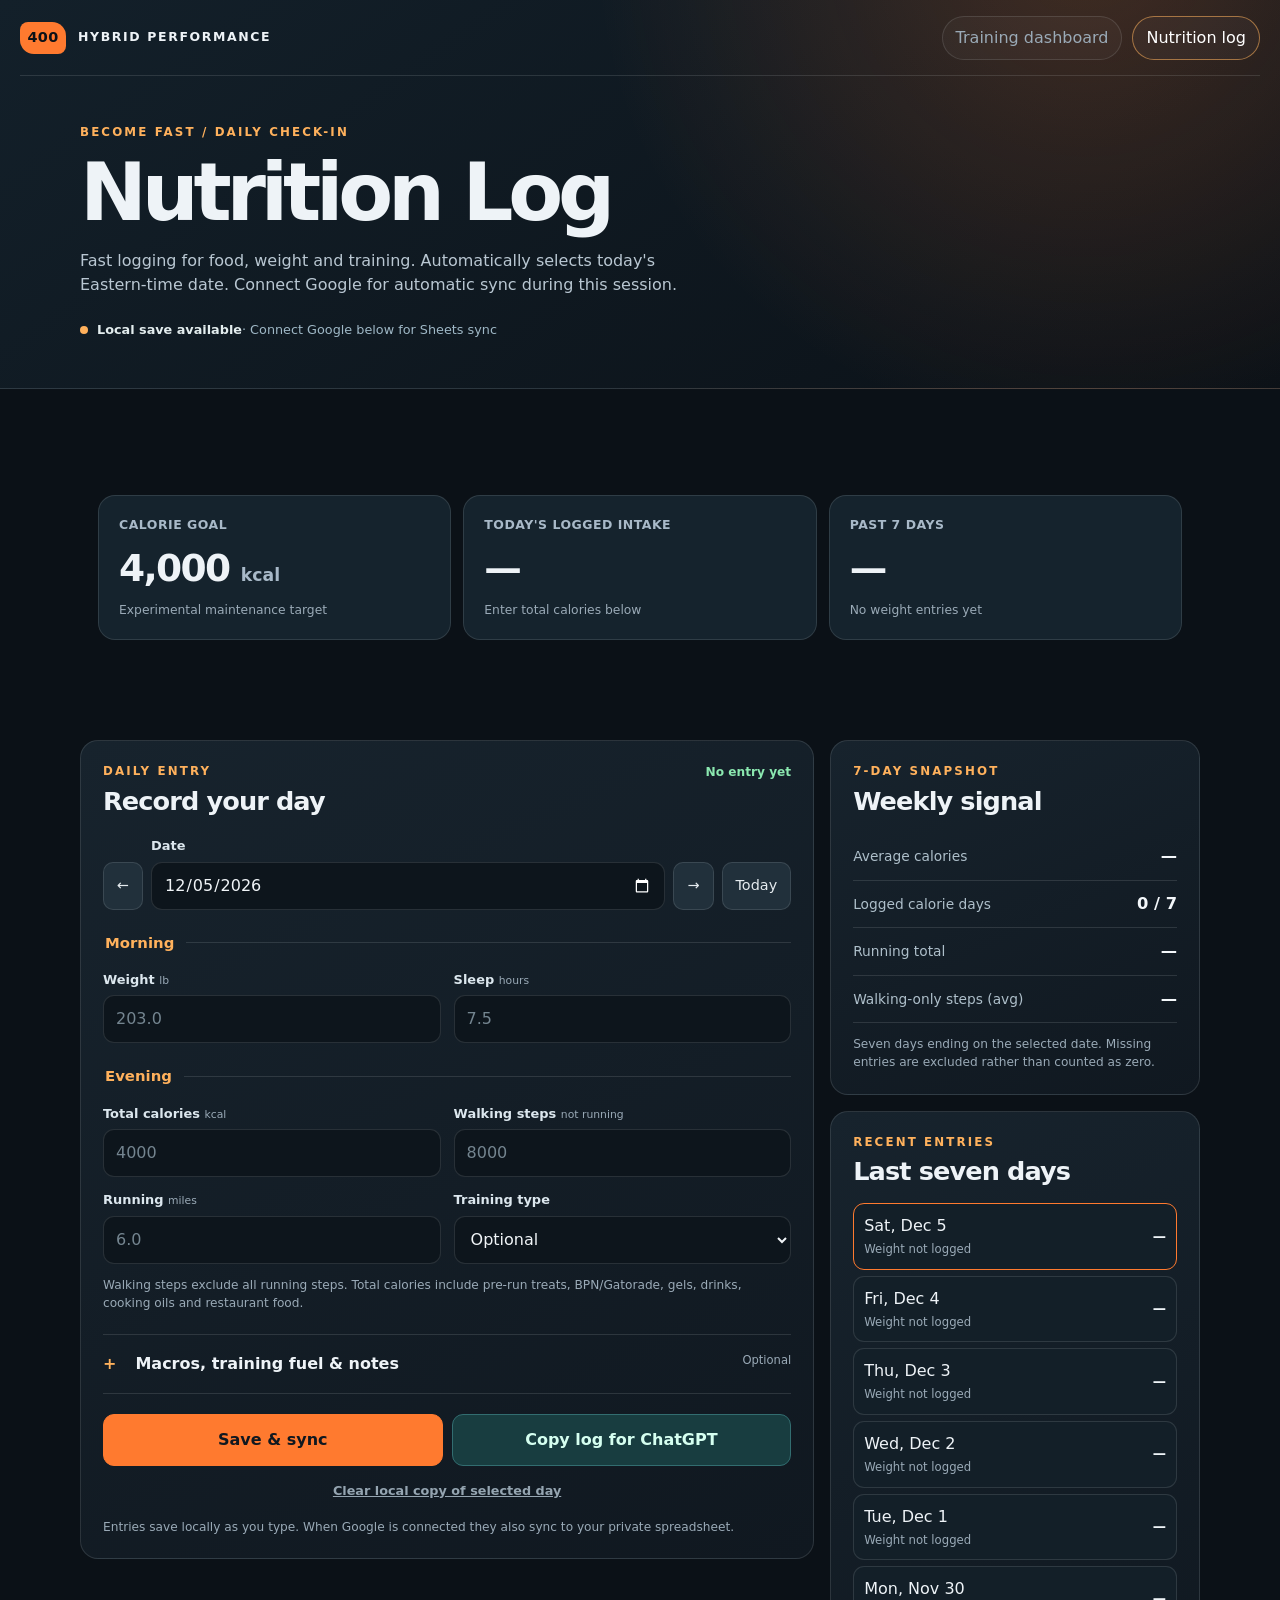
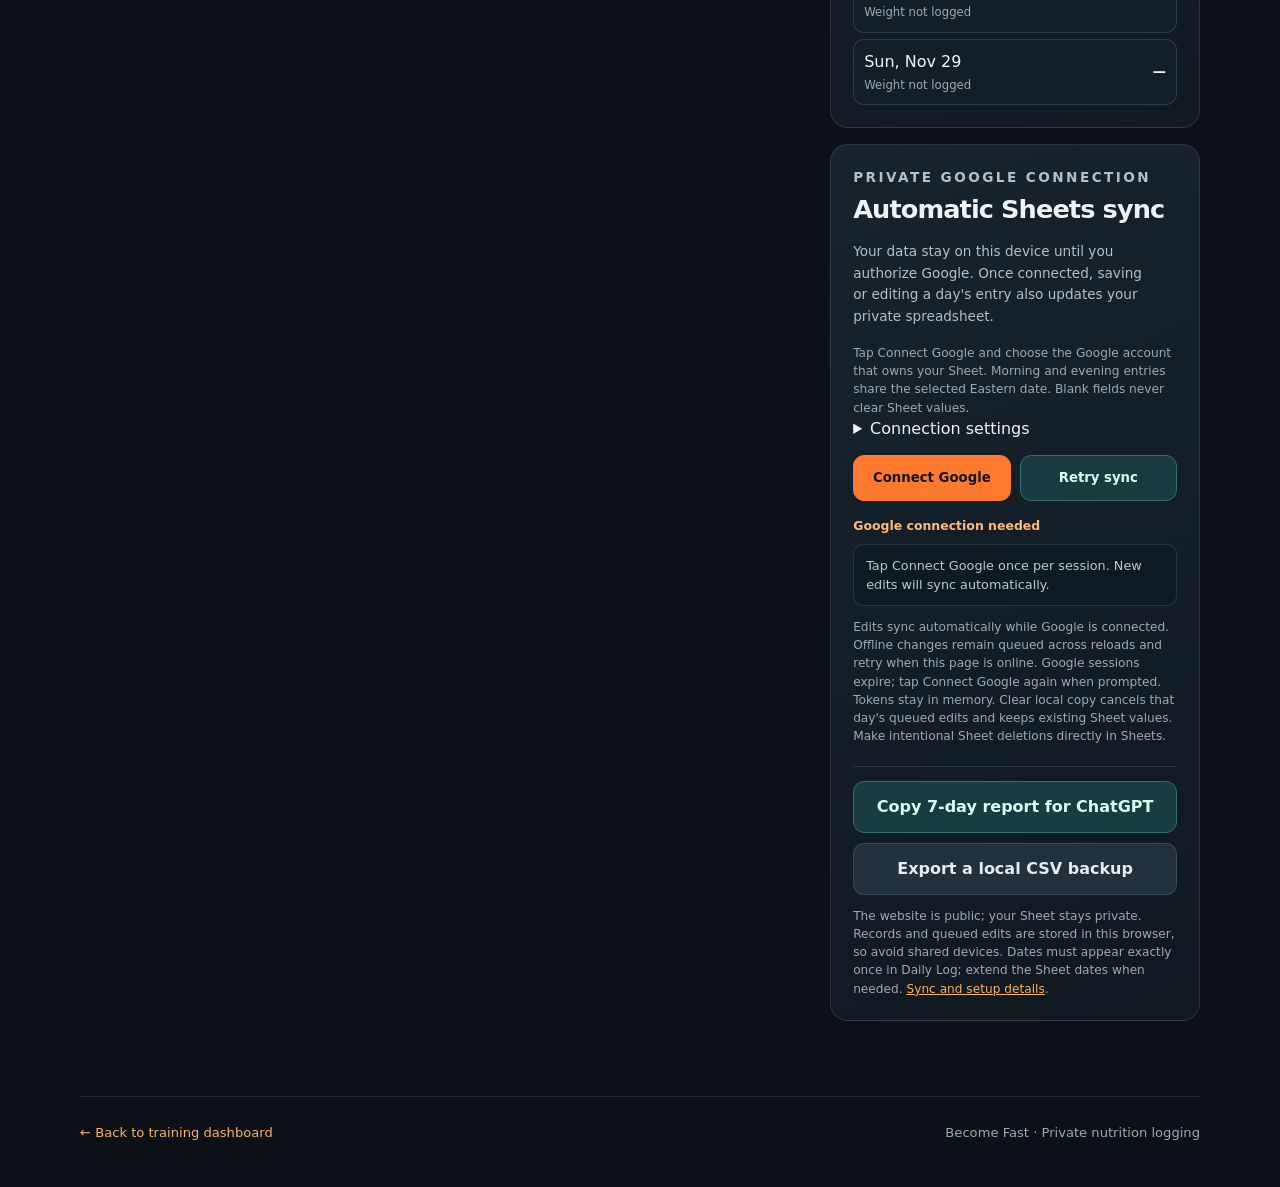
==== commit 6dda78ec: "Make nutrition Sheets sync durable and preserve partial day edits" ====
--- a/nutrition.html
+++ b/nutrition.html
@@ -22,7 +22,7 @@
     <div class="nutrition-hero-inner">
       <p class="eyebrow">BECOME FAST / DAILY CHECK-IN</p>
       <h1>Nutrition Log</h1>
-      <p>Fast logging for food, weight and training. Automatically selects today's Eastern-time date. Connect Google once to sync entries.</p>
+      <p>Fast logging for food, weight and training. Automatically selects today's Eastern-time date. Connect Google for automatic sync during this session.</p>
       <div class="nutrition-status"><span class="privacy-dot" aria-hidden="true"></span><strong>Local save available</strong><span> · Connect Google below for Sheets sync</span></div>
     </div>
   </header>
@@ -75,7 +75,7 @@
               <label class="nutrition-field"><span>Walking steps <small>not running</small></span><input name="steps" type="number" min="0" max="100000" step="1" inputmode="numeric" placeholder="8000"></label>
               <label class="nutrition-field"><span>Running <small>miles</small></span><input name="miles" type="number" min="0" max="100" step="0.1" inputmode="decimal" placeholder="6.0"></label>
               <label class="nutrition-field"><span>Training type</span>
-                <select name="training"><option value="">Optional</option><option>Easy run</option><option>Long run</option><option>Threshold + strength</option><option>Sprint / speed</option><option>Run + upper body</option><option>Bike / row / cross-train</option><option>Recovery</option><option>Rest</option><option>Other</option></select>
+                <select name="training"><option value="">Optional</option><option>Easy run</option><option>Long / hard run</option><option>Run + strength</option><option>Sprint + lifting</option><option>Recovery</option><option>Rest</option><option>Other</option></select>
               </label>
             </div>
             <p class="help">Walking steps exclude all running steps. Total calories include pre-run treats, BPN/Gatorade, gels, drinks, cooking oils and restaurant food.</p>
@@ -98,9 +98,9 @@
           </details>
 
           <div class="nutrition-actions">
-            <button type="button" class="nutrition-primary" id="saveEntry">Save on this device</button>
+            <button type="button" class="nutrition-primary" id="saveEntry">Save &amp; sync</button>
             <button type="button" class="nutrition-copy" id="copyEntry">Copy log for ChatGPT</button>
-            <button type="button" class="nutrition-clear" id="clearEntry">Clear selected day</button>
+            <button type="button" class="nutrition-clear" id="clearEntry">Clear local copy of selected day</button>
           </div>
           <p class="help bottom-help" id="copyStatus" aria-live="polite">Entries save locally as you type. When Google is connected they also sync to your private spreadsheet.</p>
         </form>
@@ -125,23 +125,25 @@
           <p class="eyebrow">PRIVATE GOOGLE CONNECTION</p>
           <h2>Automatic Sheets sync</h2>
           <p>Your data stay on this device until you authorize Google. Once connected, saving or editing a day's entry also updates your private spreadsheet.</p>
-          <p class="help">One-time setup: <a href="https://console.cloud.google.com/apis/library/sheets.googleapis.com" target="_blank" rel="noopener noreferrer">enable Google Sheets API</a>, then <a href="https://console.cloud.google.com/auth/clients" target="_blank" rel="noopener noreferrer">create a Web application OAuth client</a> with authorized JavaScript origin <code>https://mslade50.github.io</code>. Use your Google account as a test user if prompted. <a href="NUTRITION-LOGGER.md" target="_blank" rel="noopener noreferrer">Detailed setup instructions</a>.</p>
+          <p class="help">Tap Connect Google and choose the Google account that owns your Sheet. Morning and evening entries share the selected Eastern date. Blank fields never clear Sheet values.</p>
+          <details><summary>Connection settings</summary>
           <div class="nutrition-fields oauth-fields">
             <label class="nutrition-field"><span>Google OAuth client ID</span><input id="googleClientId" type="text" autocapitalize="off" spellcheck="false" placeholder="…apps.googleusercontent.com"></label>
             <label class="nutrition-field"><span>Private Google Sheet URL</span><input id="googleSheetId" type="text" autocapitalize="off" spellcheck="false" placeholder="https://docs.google.com/spreadsheets/d/…"></label>
           </div>
+          </details>
           <div class="nutrition-sync-controls">
             <button type="button" class="nutrition-primary" id="connectGoogle">Connect Google</button>
-            <button type="button" class="nutrition-copy" id="syncGoogleNow" disabled>Save &amp; sync now</button>
+            <button type="button" class="nutrition-copy" id="syncGoogleNow">Retry sync</button>
           </div>
           <span class="cloud-status-label" id="googleConnectionLabel">Local-only until Google connected</span>
           <p id="cloudSyncStatus" class="cloud-status" aria-live="polite">Not connected to Google Sheets.</p>
-          <p class="help">After authorization, entries sync when you edit them. Your Google access token is kept only in browser memory and expires; use Connect Google again when necessary. The site never stores a Google password or secret.</p>
+          <p class="help">Edits sync automatically while Google is connected. Offline changes remain queued across reloads and retry when this page is online. Google sessions expire; tap Connect Google again when prompted. Tokens stay in memory. Clear local copy cancels that day's queued edits and keeps existing Sheet values. Make intentional Sheet deletions directly in Sheets.</p>
           <div class="sync-fallback">
             <button type="button" id="copyAll" class="nutrition-copy wide-button">Copy 7-day report for ChatGPT</button>
             <button type="button" id="exportCsv" class="secondary-control wide-button">Export a local CSV backup</button>
           </div>
-          <p class="help">Important: This is a public website, but the spreadsheet remains private to accounts with permission. Avoid using a shared device; local records and nonsecret connection settings are stored in this browser. Only the Oct 8–Dec 30, 2026 prefilled Sheet dates are supported until the spreadsheet is extended.</p>
+          <p class="help">The website is public; your Sheet stays private. Records and queued edits are stored in this browser, so avoid shared devices. Dates must appear exactly once in Daily Log; extend the Sheet dates when needed. <a href="NUTRITION-LOGGER.md" target="_blank" rel="noopener noreferrer">Sync and setup details</a>.</p>
         </section>
       </aside>
     </div>
@@ -149,6 +151,7 @@
   <footer class="nutrition-footer"><a href="index.html">← Back to training dashboard</a><span>Become Fast · Private nutrition logging</span></footer>
   <script src="https://accounts.google.com/gsi/client" async defer></script>
   <script src="nutrition.js" defer></script>
+  <script src="nutrition-sync-core.js" defer></script>
   <script src="nutrition-sync.js" defer></script>
 </body>
 </html>
--- a/nutrition.css
+++ b/nutrition.css
@@ -71,3 +71,20 @@
 .nutrition-footer{flex-direction:column;gap:6px}
 }
 @media(max-width:350px){.nutrition-fields.two{grid-template-columns:1fr}.nutrition-actions{grid-template-columns:1fr}.nutrition-clear{grid-column:auto}}
+
+
+/* Google OAuth connection, no tokens or personal data embedded in markup */
+.oauth-fields{margin:16px 0;gap:13px}
+.oauth-fields .nutrition-field input{font-size:14px}
+.nutrition-sync-controls{display:grid;grid-template-columns:1fr 1fr;gap:9px;margin-top:14px}
+.nutrition-sync-controls button{border-radius:11px;min-height:46px;padding:9px 10px;cursor:pointer;font:inherit;font-size:.83rem;font-weight:780}
+.nutrition-sync-controls button:disabled{opacity:.42;cursor:not-allowed}
+.cloud-status-label{display:block;margin-top:16px;font-size:.78rem;font-weight:750;color:#ffba7b}
+.cloud-status-label[data-connected="true"]{color:var(--green)}
+.cloud-status{background:#0e1a23;border:1px solid var(--line);border-radius:10px;padding:11px 12px!important;min-height:46px;color:#b6cbd4!important;font-size:.8rem!important;line-height:1.5!important;margin:8px 0 12px!important}
+.cloud-status[data-state="success"]{border-color:rgba(139,232,176,.45);color:var(--green)!important}
+.cloud-status[data-state="error"]{border-color:rgba(255,142,142,.4);color:#ffb2b2!important}
+.sync-panel .help a{color:var(--accent-2);text-decoration:underline}
+.sync-panel code{word-break:break-all;color:#e6eff4}
+.sync-fallback{border-top:1px solid var(--line);margin-top:20px;padding-top:4px}
+@media(max-width:410px){.nutrition-sync-controls{grid-template-columns:1fr}}
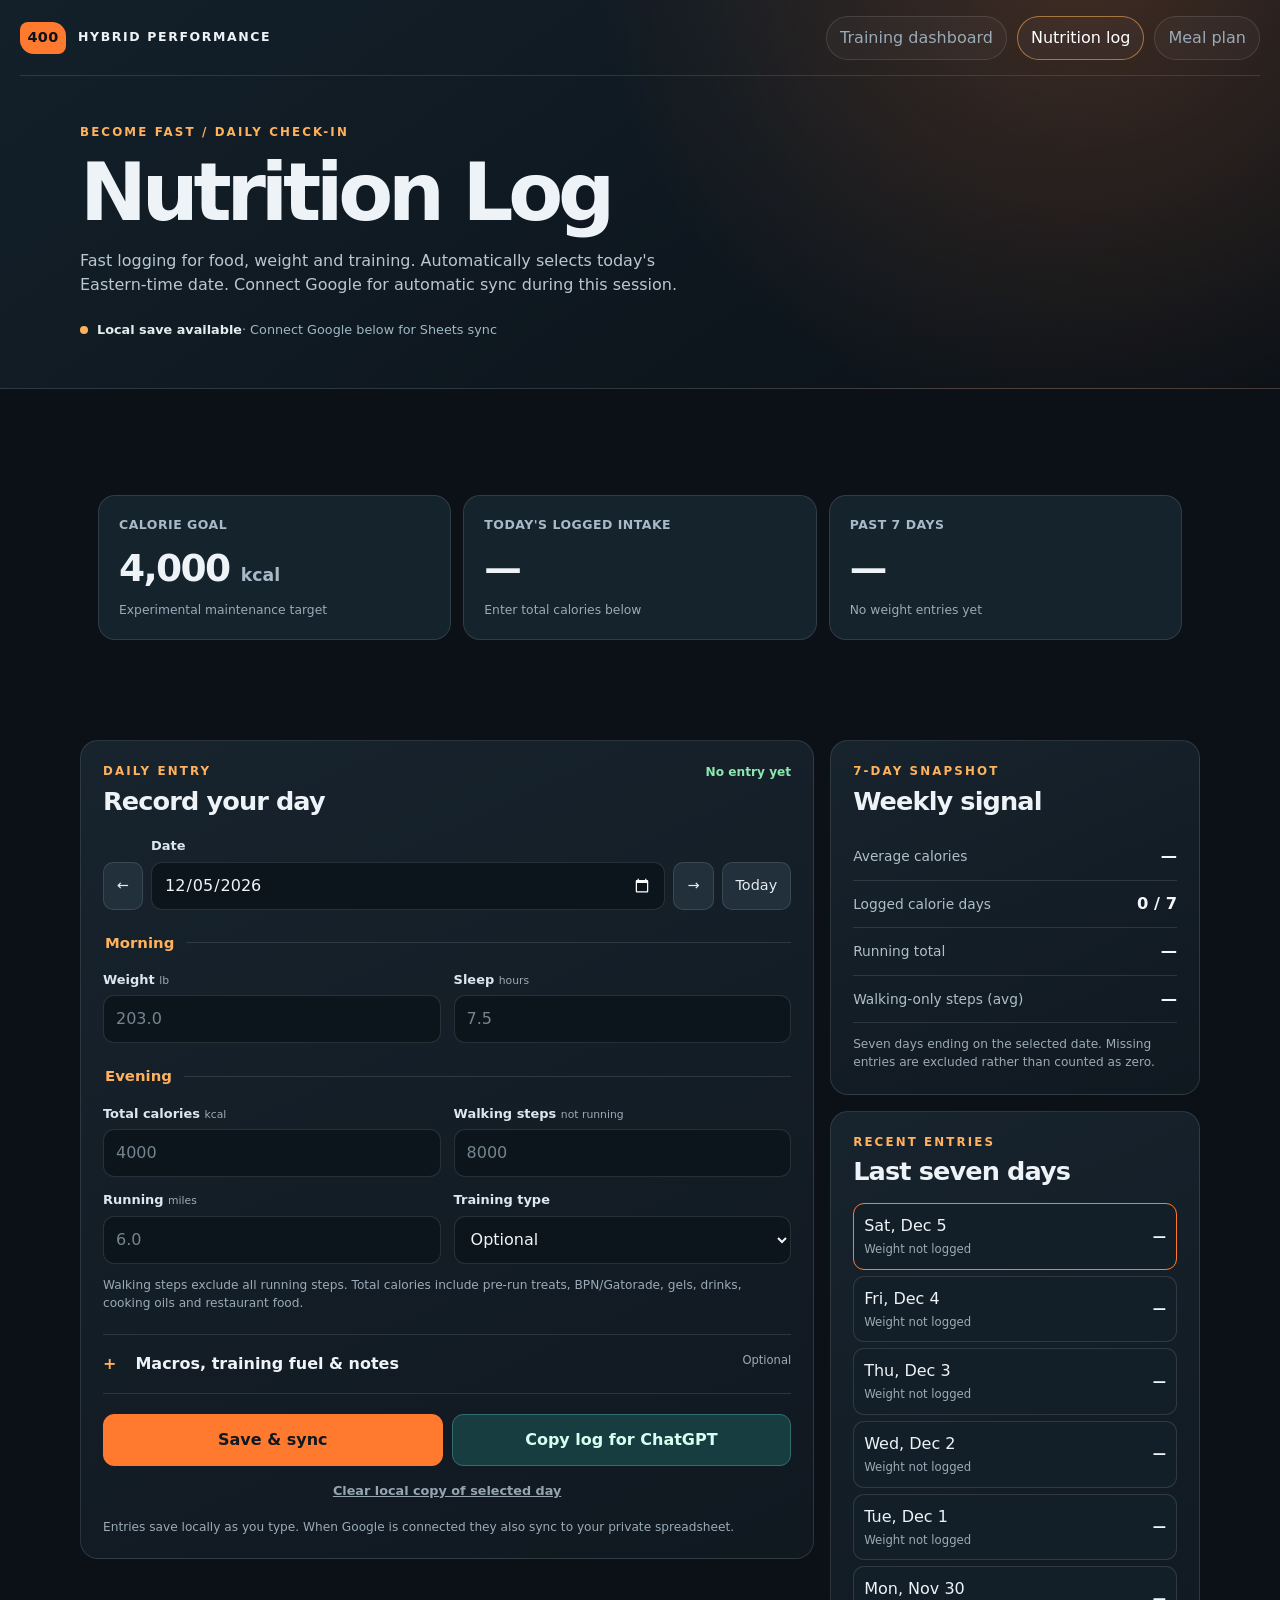
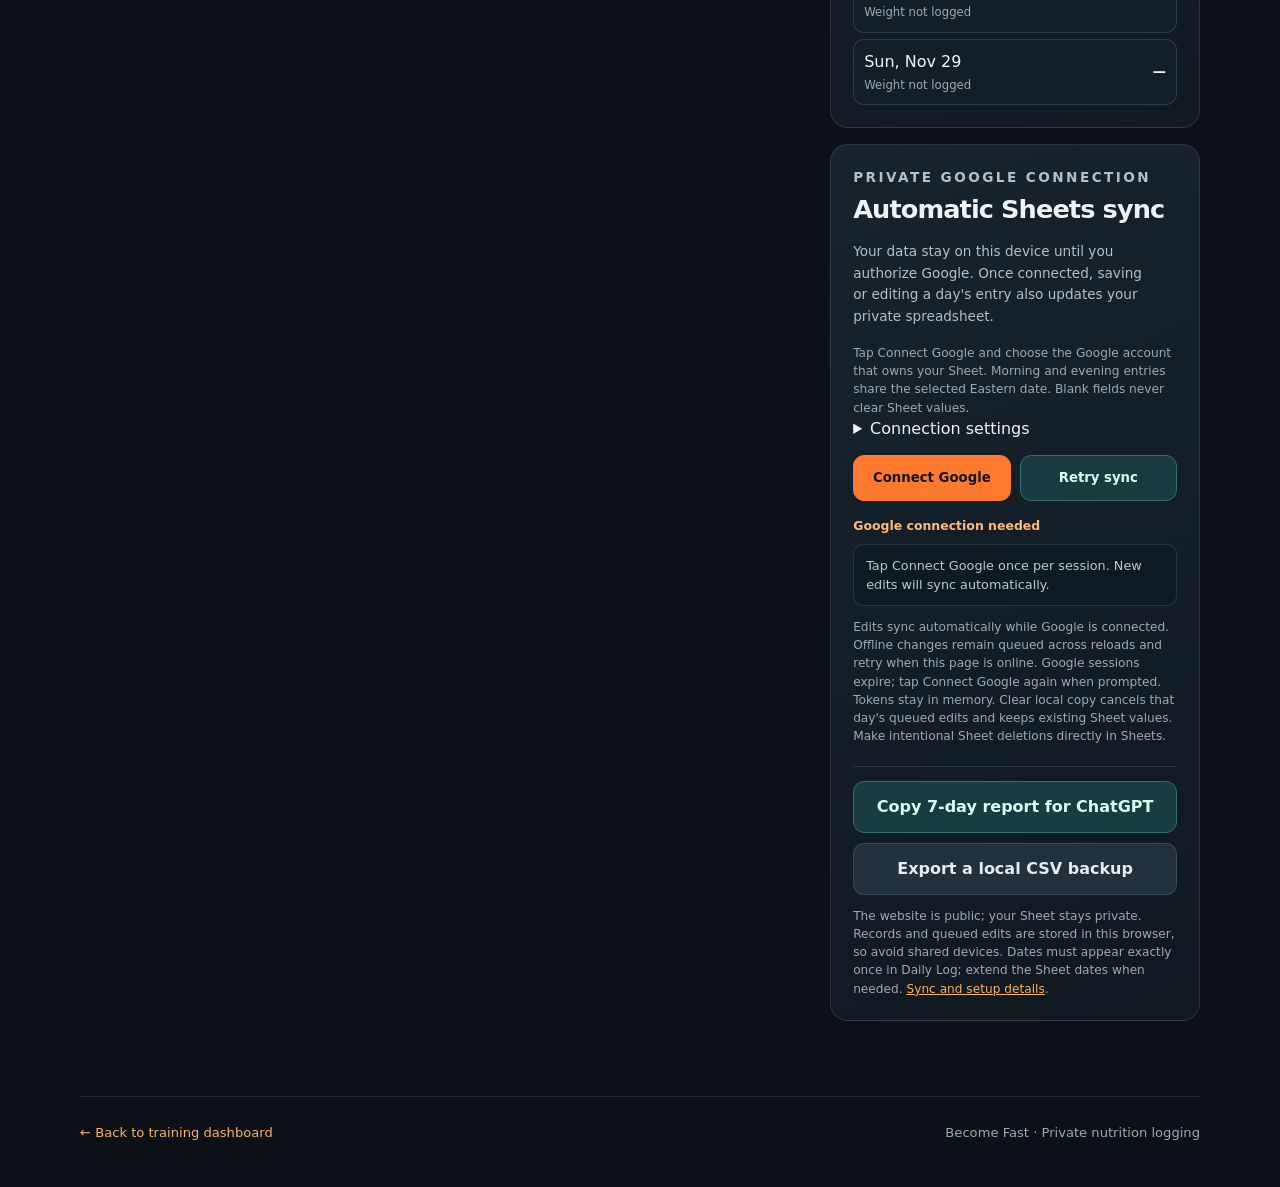
==== commit 9e9ca489: "Add example weekly meal plan with portions and prep guide" ====
--- a/nutrition.html
+++ b/nutrition.html
@@ -6,8 +6,8 @@
   <meta name="theme-color" content="#101820">
   <meta name="description" content="Mobile nutrition and training logger for the Become Fast project. Entries stay private on this device until shared.">
   <title>Nutrition Log | Hybrid Performance</title>
-  <link rel="stylesheet" href="styles.css">
-  <link rel="stylesheet" href="nutrition.css">
+  <link rel="stylesheet" href="styles.css?v=20261009">
+  <link rel="stylesheet" href="nutrition.css?v=20261009">
 </head>
 <body>
   <a class="skip-link" href="#nutritionForm">Skip to daily log</a>
@@ -17,6 +17,7 @@
       <div class="top-actions">
         <a class="ghost-button" href="index.html">Training dashboard</a>
         <a class="ghost-button active-link" href="nutrition.html" aria-current="page">Nutrition log</a>
+        <a class="ghost-button" href="meal-plan.html">Meal plan</a>
       </div>
     </nav>
     <div class="nutrition-hero-inner">
@@ -150,8 +151,8 @@
   </main>
   <footer class="nutrition-footer"><a href="index.html">← Back to training dashboard</a><span>Become Fast · Private nutrition logging</span></footer>
   <script src="https://accounts.google.com/gsi/client" async defer></script>
-  <script src="nutrition.js" defer></script>
-  <script src="nutrition-sync-core.js" defer></script>
-  <script src="nutrition-sync.js" defer></script>
+  <script src="nutrition.js?v=20261009" defer></script>
+  <script src="nutrition-sync-core.js?v=20261009" defer></script>
+  <script src="nutrition-sync.js?v=20261009" defer></script>
 </body>
 </html>
--- a/styles.css
+++ b/styles.css
@@ -92,7 +92,7 @@
   font-size: 0.9rem;
   letter-spacing: 0.02em;
 }
-.top-actions { display: flex; gap: 10px; }
+.top-actions { display: flex; flex-wrap: wrap; justify-content: flex-end; gap: 10px; }
 .ghost-button,
 .text-button {
   border: 0;
--- a/nutrition.css
+++ b/nutrition.css
@@ -1,6 +1,8 @@
 .nutrition-hero{background:radial-gradient(circle at 85% -15%,rgba(255,122,47,.21),transparent 42%),linear-gradient(145deg,#13202a,#0b1117);border-bottom:1px solid var(--line)}
 .nutrition-hero-inner,.nutrition-main,.nutrition-footer{width:min(calc(100% - 32px),1120px);margin-inline:auto}
 .nutrition-hero-inner{padding:48px 0 47px}
+.nutrition-hero .topbar{gap:12px;padding-block:12px}
+.nutrition-hero .top-actions .ghost-button:first-child{display:inline-flex}
 .nutrition-hero h1{font-size:clamp(3rem,8vw,5rem);line-height:.98}
 .nutrition-hero-inner>p:not(.eyebrow){color:#b9c7d2;max-width:600px;margin:17px 0}
 .nutrition-status{display:inline-flex;flex-wrap:wrap;align-items:center;font-size:.8rem;color:#9fb8c6;margin-top:6px}
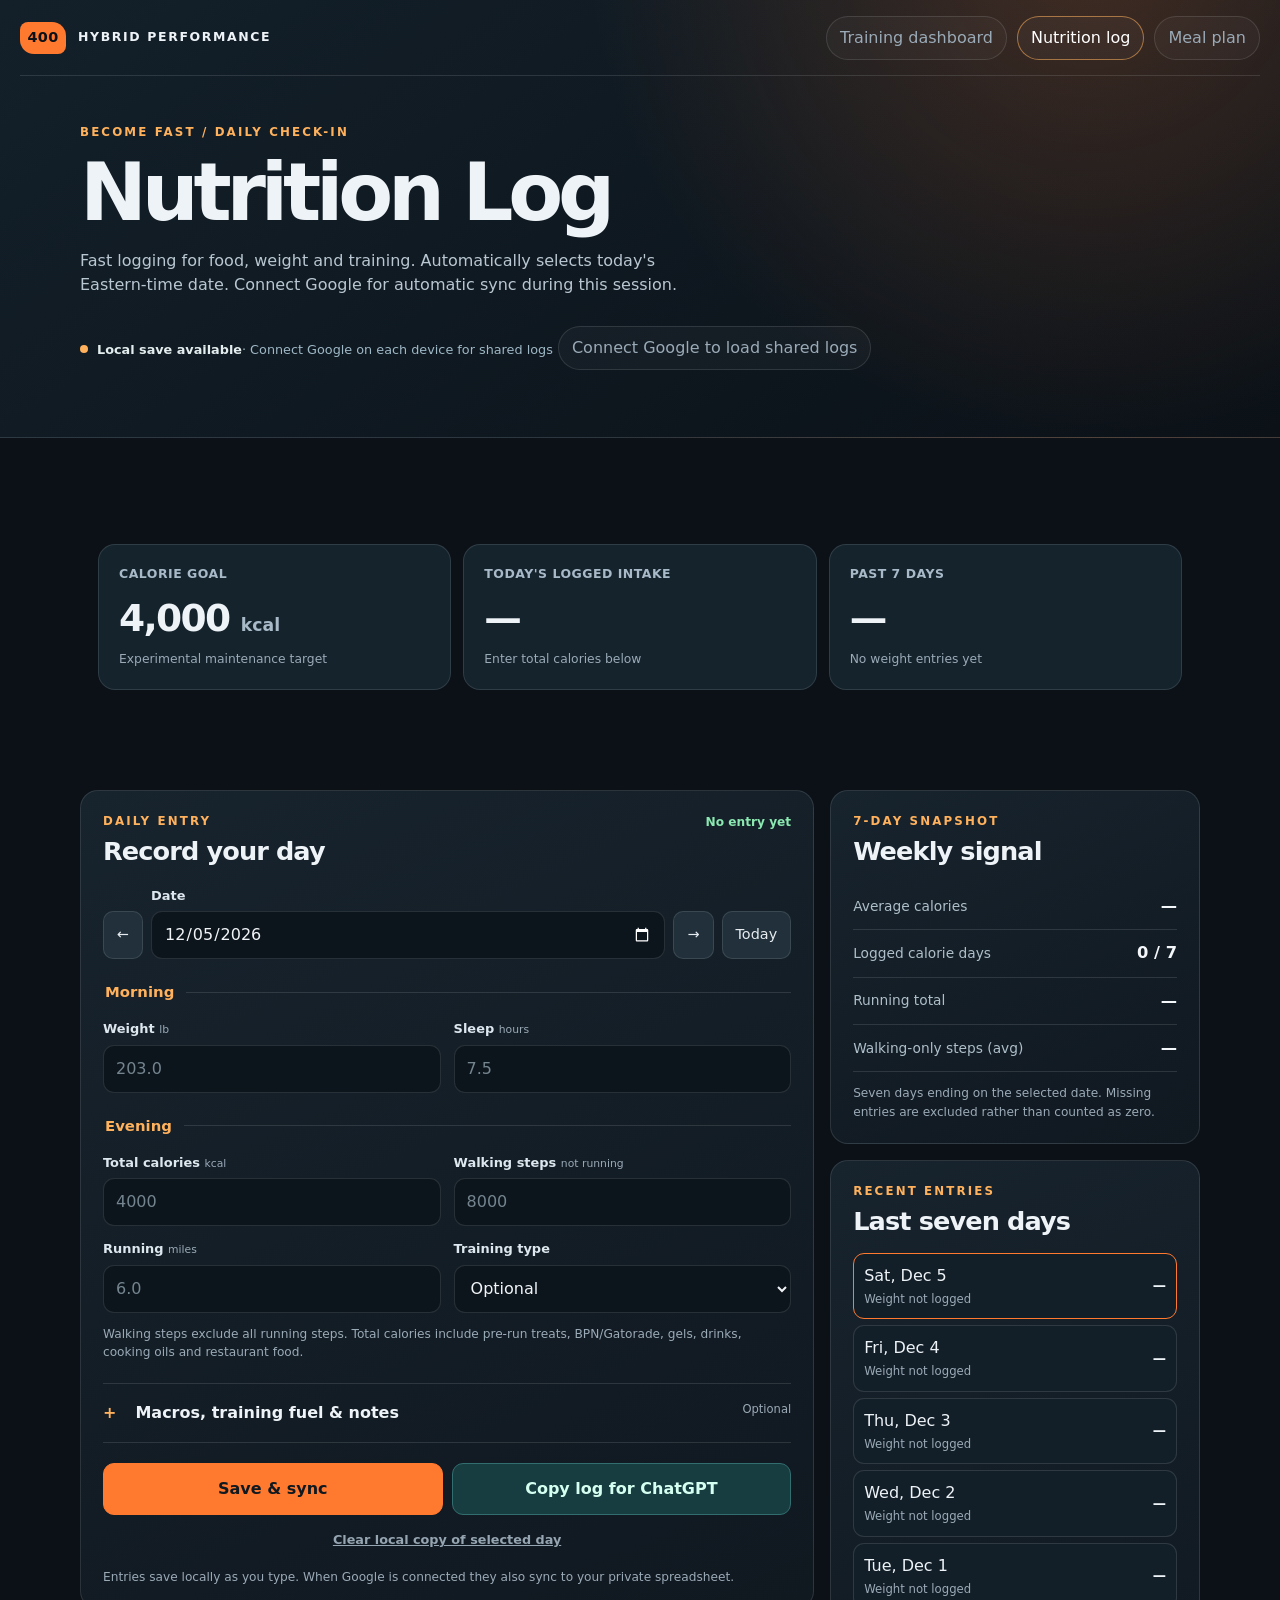
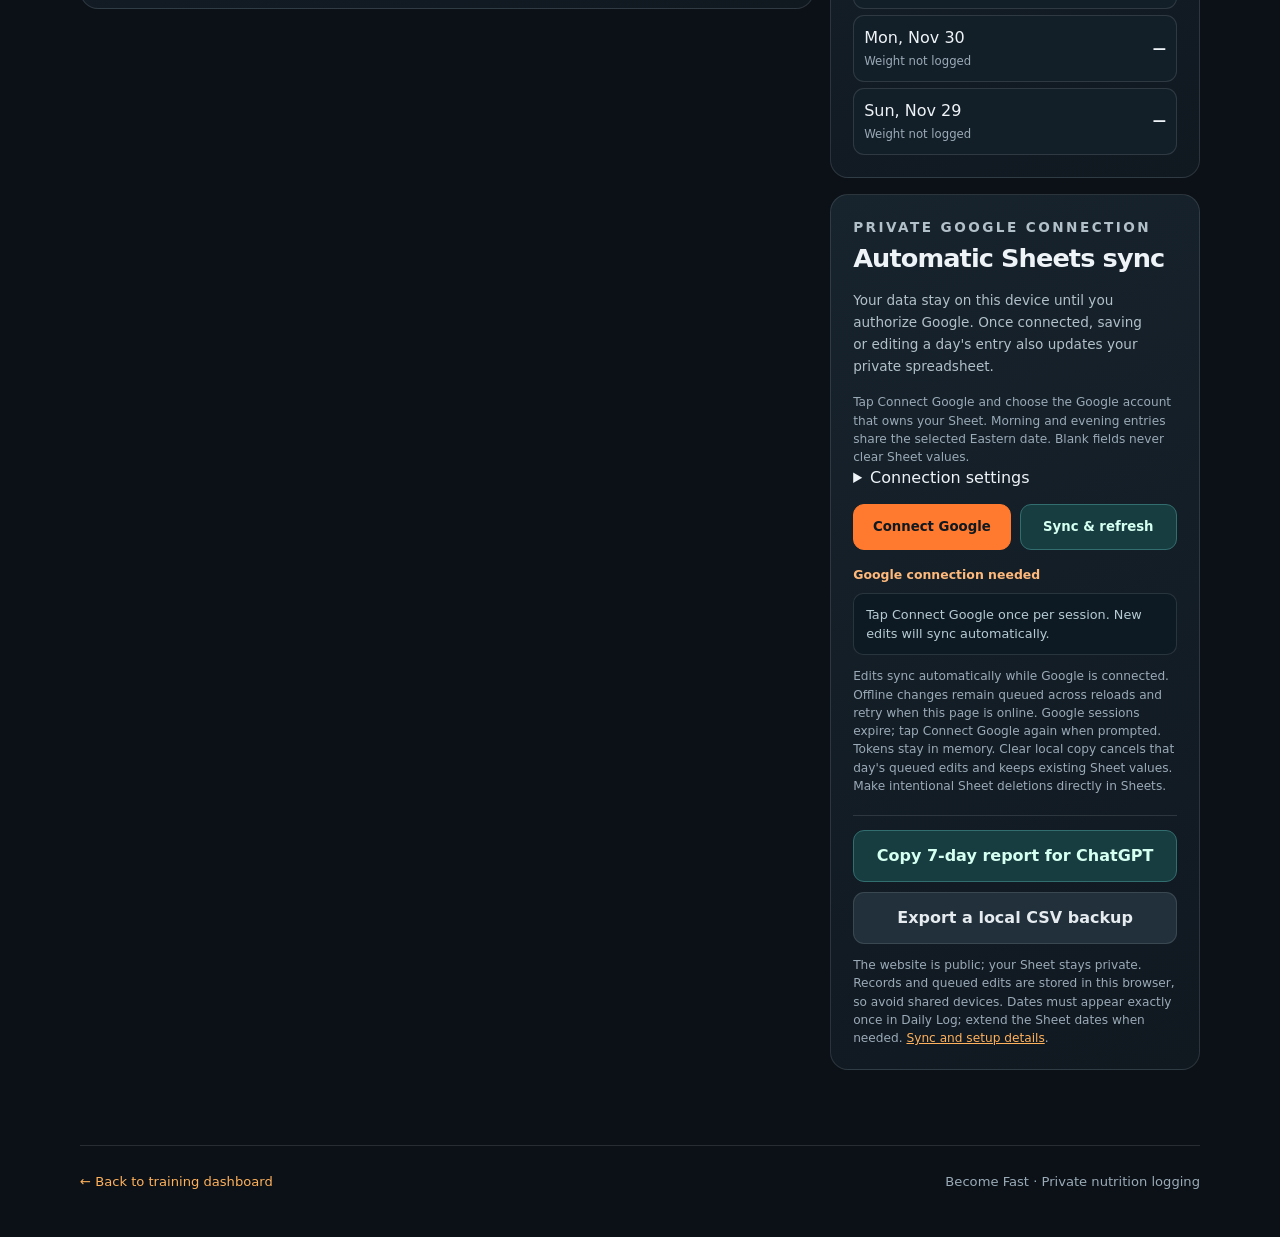
==== commit 4d6d9e09: "Restore shared log history and checklists across devices" ====
--- a/nutrition.html
+++ b/nutrition.html
@@ -6,7 +6,7 @@
   <meta name="theme-color" content="#101820">
   <meta name="description" content="Mobile nutrition and training logger for the Become Fast project. Entries stay private on this device until shared.">
   <title>Nutrition Log | Hybrid Performance</title>
-  <link rel="stylesheet" href="styles.css?v=20261009">
+  <link rel="stylesheet" href="styles.css?v=20261015">
   <link rel="stylesheet" href="nutrition.css?v=20261009">
 </head>
 <body>
@@ -24,7 +24,8 @@
       <p class="eyebrow">BECOME FAST / DAILY CHECK-IN</p>
       <h1>Nutrition Log</h1>
       <p>Fast logging for food, weight and training. Automatically selects today's Eastern-time date. Connect Google for automatic sync during this session.</p>
-      <div class="nutrition-status"><span class="privacy-dot" aria-hidden="true"></span><strong>Local save available</strong><span> · Connect Google below for Sheets sync</span></div>
+      <div class="nutrition-status"><span class="privacy-dot" aria-hidden="true"></span><strong>Local save available</strong><span> · Connect Google on each device for shared logs</span></div>
+      <button class="ghost-button shared-logs-connect" id="connectGoogleTop" type="button">Connect Google to load shared logs</button>
     </div>
   </header>
 
@@ -135,10 +136,11 @@
           </details>
           <div class="nutrition-sync-controls">
             <button type="button" class="nutrition-primary" id="connectGoogle">Connect Google</button>
-            <button type="button" class="nutrition-copy" id="syncGoogleNow">Retry sync</button>
+            <button type="button" class="nutrition-copy" id="syncGoogleNow">Sync &amp; refresh</button>
           </div>
           <span class="cloud-status-label" id="googleConnectionLabel">Local-only until Google connected</span>
-          <p id="cloudSyncStatus" class="cloud-status" aria-live="polite">Not connected to Google Sheets.</p>
+          <p id="cloudSyncStatus" class="cloud-status" aria-live="polite">Connect Google on this device to load your shared logs and history.</p>
+          <div class="sync-conflicts" id="syncConflicts" hidden><p id="syncConflictLabel"></p><button class="ghost-button" id="useSheetConflict" type="button">Use Sheet version</button><button class="ghost-button" id="keepDeviceConflict" type="button">Keep this device's edits</button></div>
           <p class="help">Edits sync automatically while Google is connected. Offline changes remain queued across reloads and retry when this page is online. Google sessions expire; tap Connect Google again when prompted. Tokens stay in memory. Clear local copy cancels that day's queued edits and keeps existing Sheet values. Make intentional Sheet deletions directly in Sheets.</p>
           <div class="sync-fallback">
             <button type="button" id="copyAll" class="nutrition-copy wide-button">Copy 7-day report for ChatGPT</button>
@@ -151,8 +153,8 @@
   </main>
   <footer class="nutrition-footer"><a href="index.html">← Back to training dashboard</a><span>Become Fast · Private nutrition logging</span></footer>
   <script src="https://accounts.google.com/gsi/client" async defer></script>
-  <script src="nutrition.js?v=20261009" defer></script>
-  <script src="nutrition-sync-core.js?v=20261009" defer></script>
-  <script src="nutrition-sync.js?v=20261009" defer></script>
+  <script src="nutrition.js?v=20261015" defer></script>
+  <script src="nutrition-sync-core.js?v=20261015" defer></script>
+  <script src="nutrition-sync.js?v=20261015" defer></script>
 </body>
 </html>
--- a/styles.css
+++ b/styles.css
@@ -201,6 +201,14 @@
   font-weight: 850;
   text-decoration: none;
 }
+.shared-logs-connect { margin: 12px 0 20px; white-space: normal; }
+.sync-conflicts { border: 1px solid var(--accent); border-radius: 12px; padding: 12px; margin: 14px 0; }
+.sync-conflicts button { white-space: normal; margin: 5px 4px 0 0; }
+.training-history { margin-top: 24px; }
+.training-history summary { cursor: pointer; color: var(--accent-2); }
+#trainingHistory { max-height: 420px; overflow-y: auto; margin-top: 12px; }
+.training-history-day { display: block; width: 100%; white-space: normal; text-align: left; margin: 8px 0; }
+
 .primary-button:hover,
 .primary-button:focus-visible { background: var(--accent-2); }
 
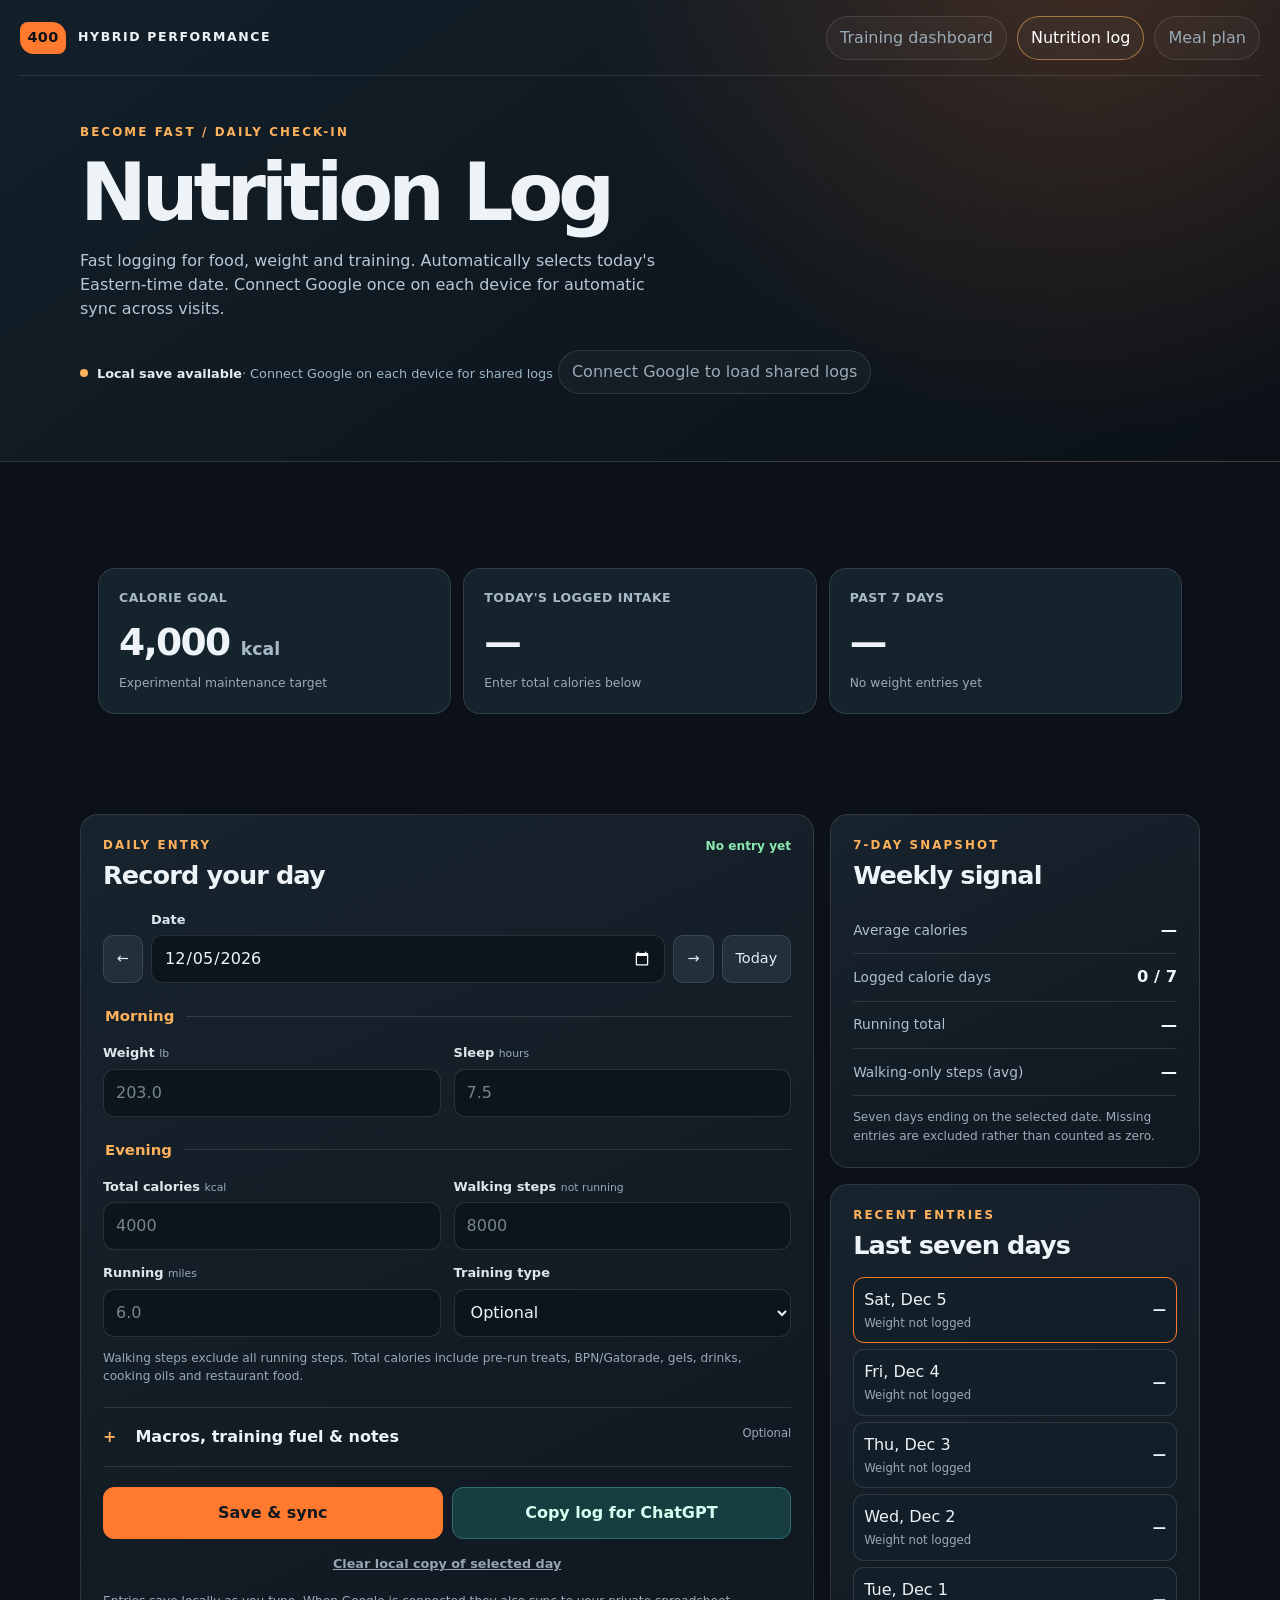
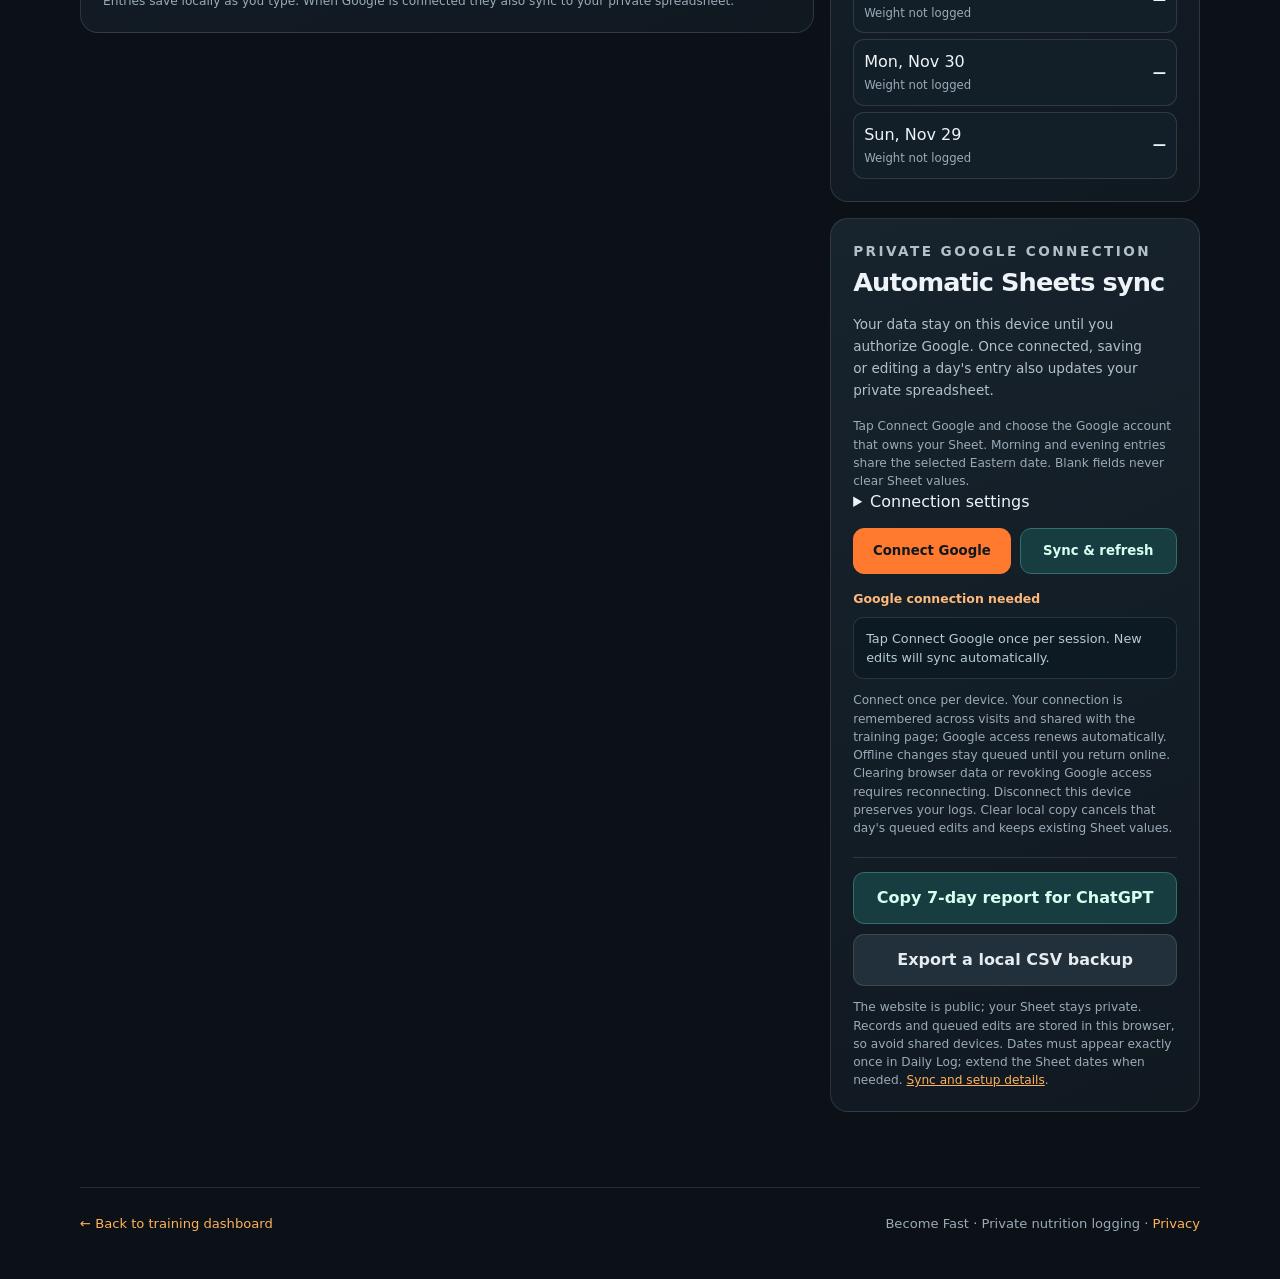
==== commit 7d2dff72: "Prepare secure remembered Google connections across loggers" ====
--- a/nutrition.html
+++ b/nutrition.html
@@ -23,7 +23,7 @@
     <div class="nutrition-hero-inner">
       <p class="eyebrow">BECOME FAST / DAILY CHECK-IN</p>
       <h1>Nutrition Log</h1>
-      <p>Fast logging for food, weight and training. Automatically selects today's Eastern-time date. Connect Google for automatic sync during this session.</p>
+      <p>Fast logging for food, weight and training. Automatically selects today's Eastern-time date. Connect Google once on each device for automatic sync across visits.</p>
       <div class="nutrition-status"><span class="privacy-dot" aria-hidden="true"></span><strong>Local save available</strong><span> · Connect Google on each device for shared logs</span></div>
       <button class="ghost-button shared-logs-connect" id="connectGoogleTop" type="button">Connect Google to load shared logs</button>
     </div>
@@ -137,11 +137,12 @@
           <div class="nutrition-sync-controls">
             <button type="button" class="nutrition-primary" id="connectGoogle">Connect Google</button>
             <button type="button" class="nutrition-copy" id="syncGoogleNow">Sync &amp; refresh</button>
+            <button type="button" class="nutrition-copy" id="disconnectGoogle" hidden>Disconnect this device</button>
           </div>
           <span class="cloud-status-label" id="googleConnectionLabel">Local-only until Google connected</span>
           <p id="cloudSyncStatus" class="cloud-status" aria-live="polite">Connect Google on this device to load your shared logs and history.</p>
           <div class="sync-conflicts" id="syncConflicts" hidden><p id="syncConflictLabel"></p><button class="ghost-button" id="useSheetConflict" type="button">Use Sheet version</button><button class="ghost-button" id="keepDeviceConflict" type="button">Keep this device's edits</button></div>
-          <p class="help">Edits sync automatically while Google is connected. Offline changes remain queued across reloads and retry when this page is online. Google sessions expire; tap Connect Google again when prompted. Tokens stay in memory. Clear local copy cancels that day's queued edits and keeps existing Sheet values. Make intentional Sheet deletions directly in Sheets.</p>
+          <p class="help">Connect once per device. Your connection is remembered across visits and shared with the training page; Google access renews automatically. Offline changes stay queued until you return online. Clearing browser data or revoking Google access requires reconnecting. Disconnect this device preserves your logs. Clear local copy cancels that day's queued edits and keeps existing Sheet values.</p>
           <div class="sync-fallback">
             <button type="button" id="copyAll" class="nutrition-copy wide-button">Copy 7-day report for ChatGPT</button>
             <button type="button" id="exportCsv" class="secondary-control wide-button">Export a local CSV backup</button>
@@ -151,10 +152,11 @@
       </aside>
     </div>
   </main>
-  <footer class="nutrition-footer"><a href="index.html">← Back to training dashboard</a><span>Become Fast · Private nutrition logging</span></footer>
+  <footer class="nutrition-footer"><a href="index.html">← Back to training dashboard</a><span>Become Fast · Private nutrition logging · <a href="privacy.html">Privacy</a></span></footer>
   <script src="https://accounts.google.com/gsi/client" async defer></script>
   <script src="nutrition.js?v=20261015" defer></script>
   <script src="nutrition-sync-core.js?v=20261015" defer></script>
-  <script src="nutrition-sync.js?v=20261015" defer></script>
+  <script src="google-connection.js?v=20261015a" defer></script>
+  <script src="nutrition-sync.js?v=20261015a" defer></script>
 </body>
 </html>
